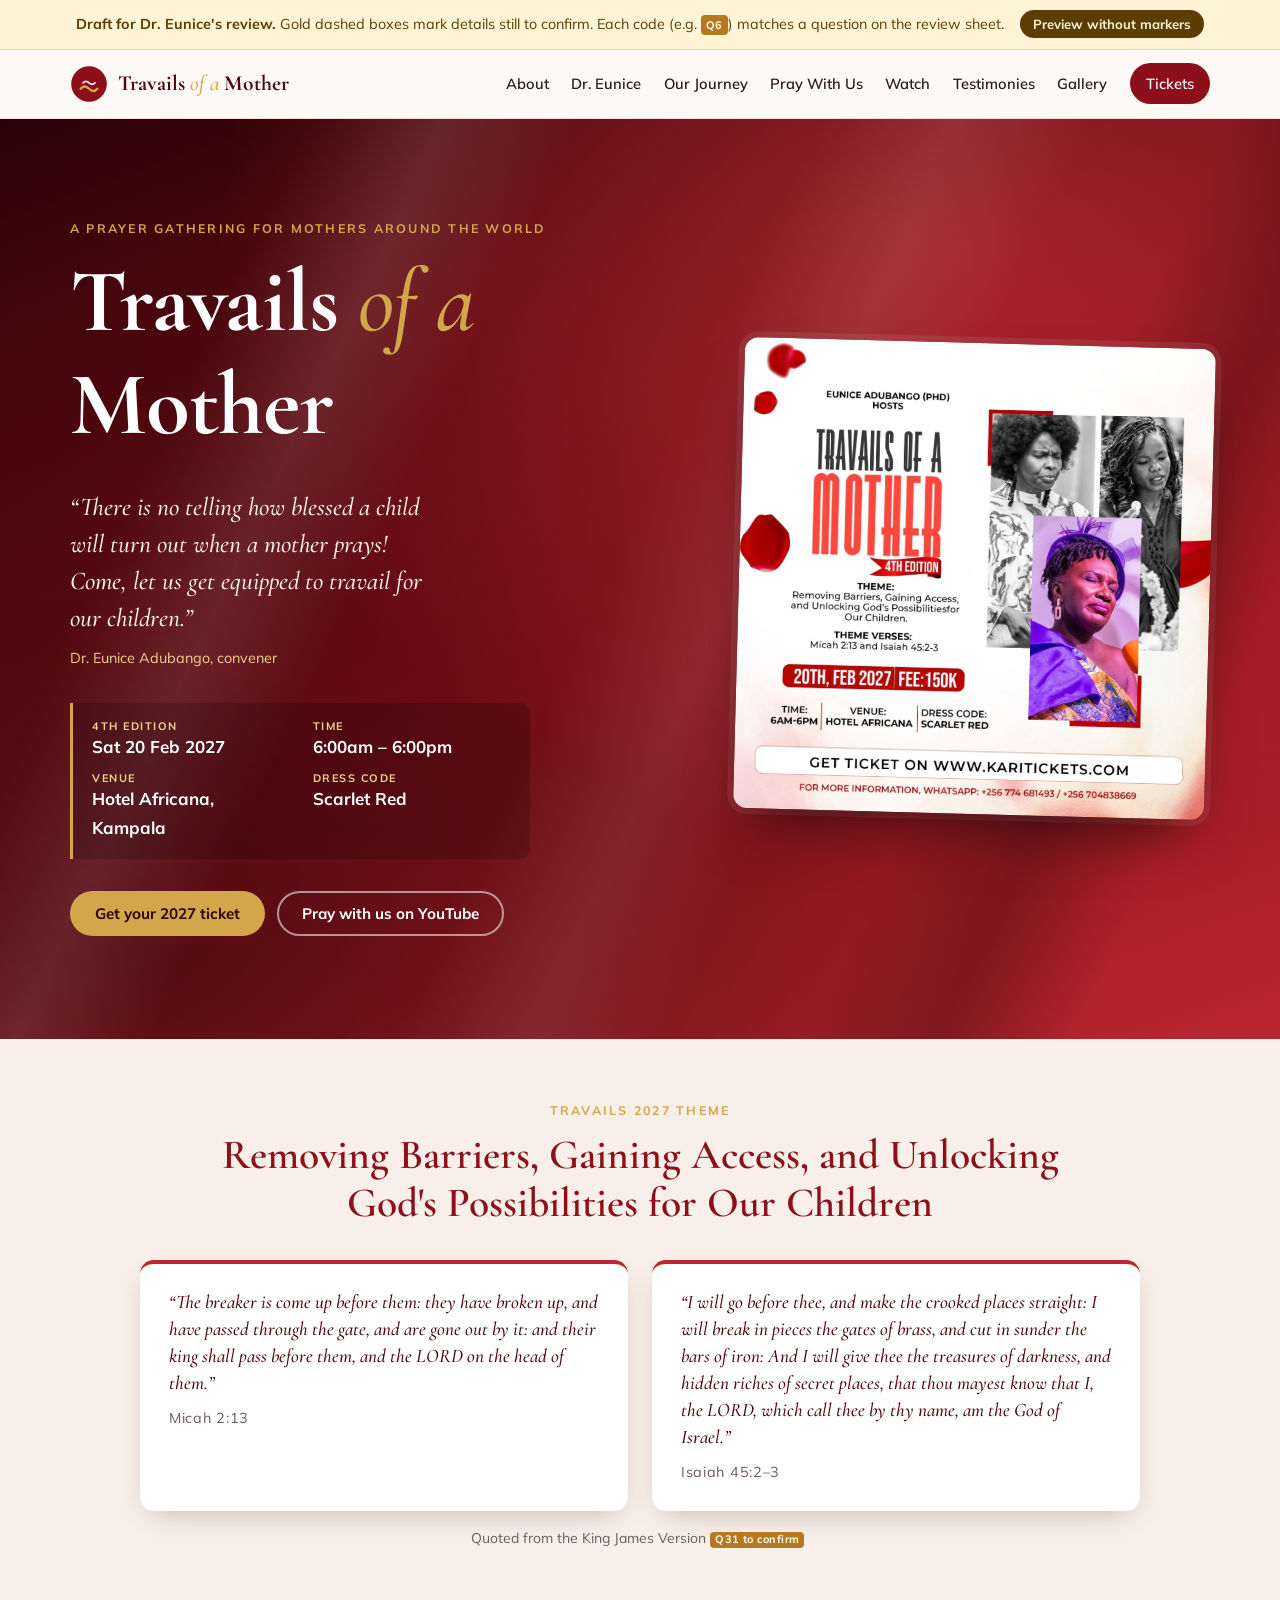
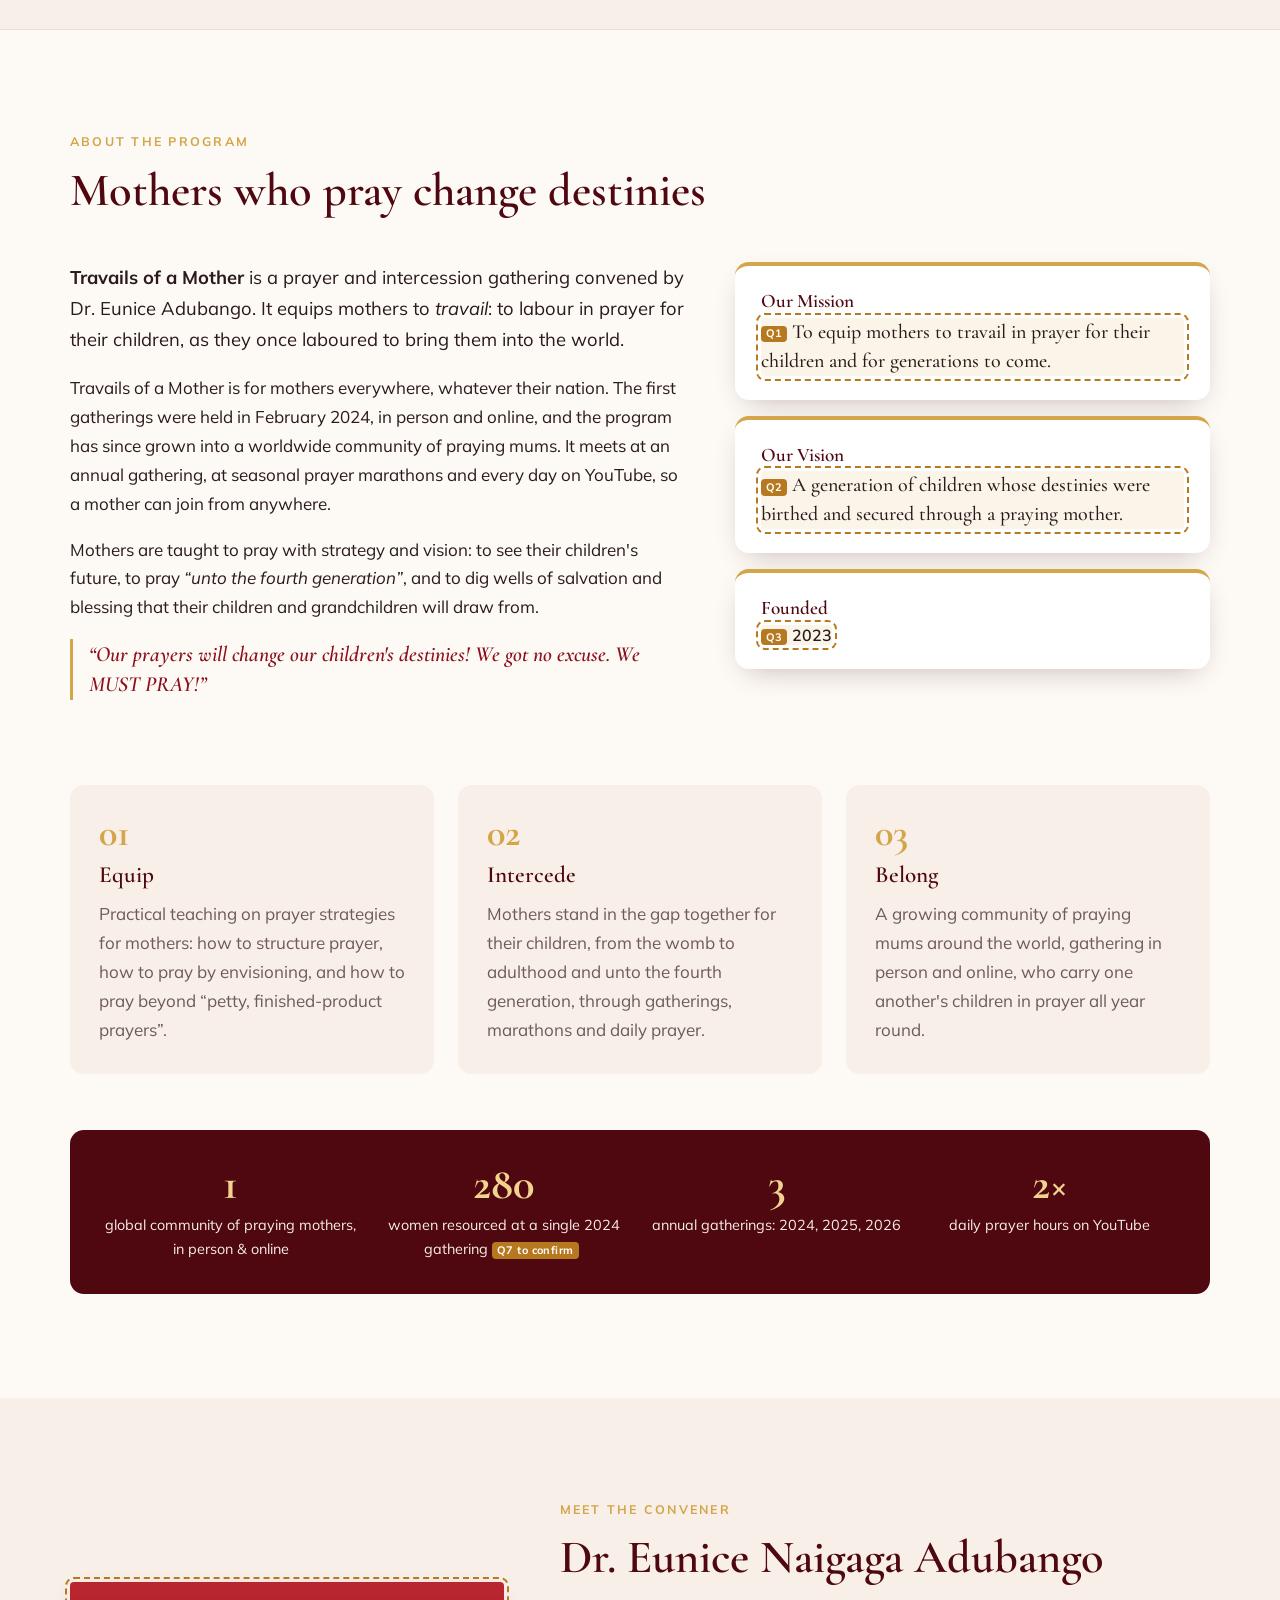
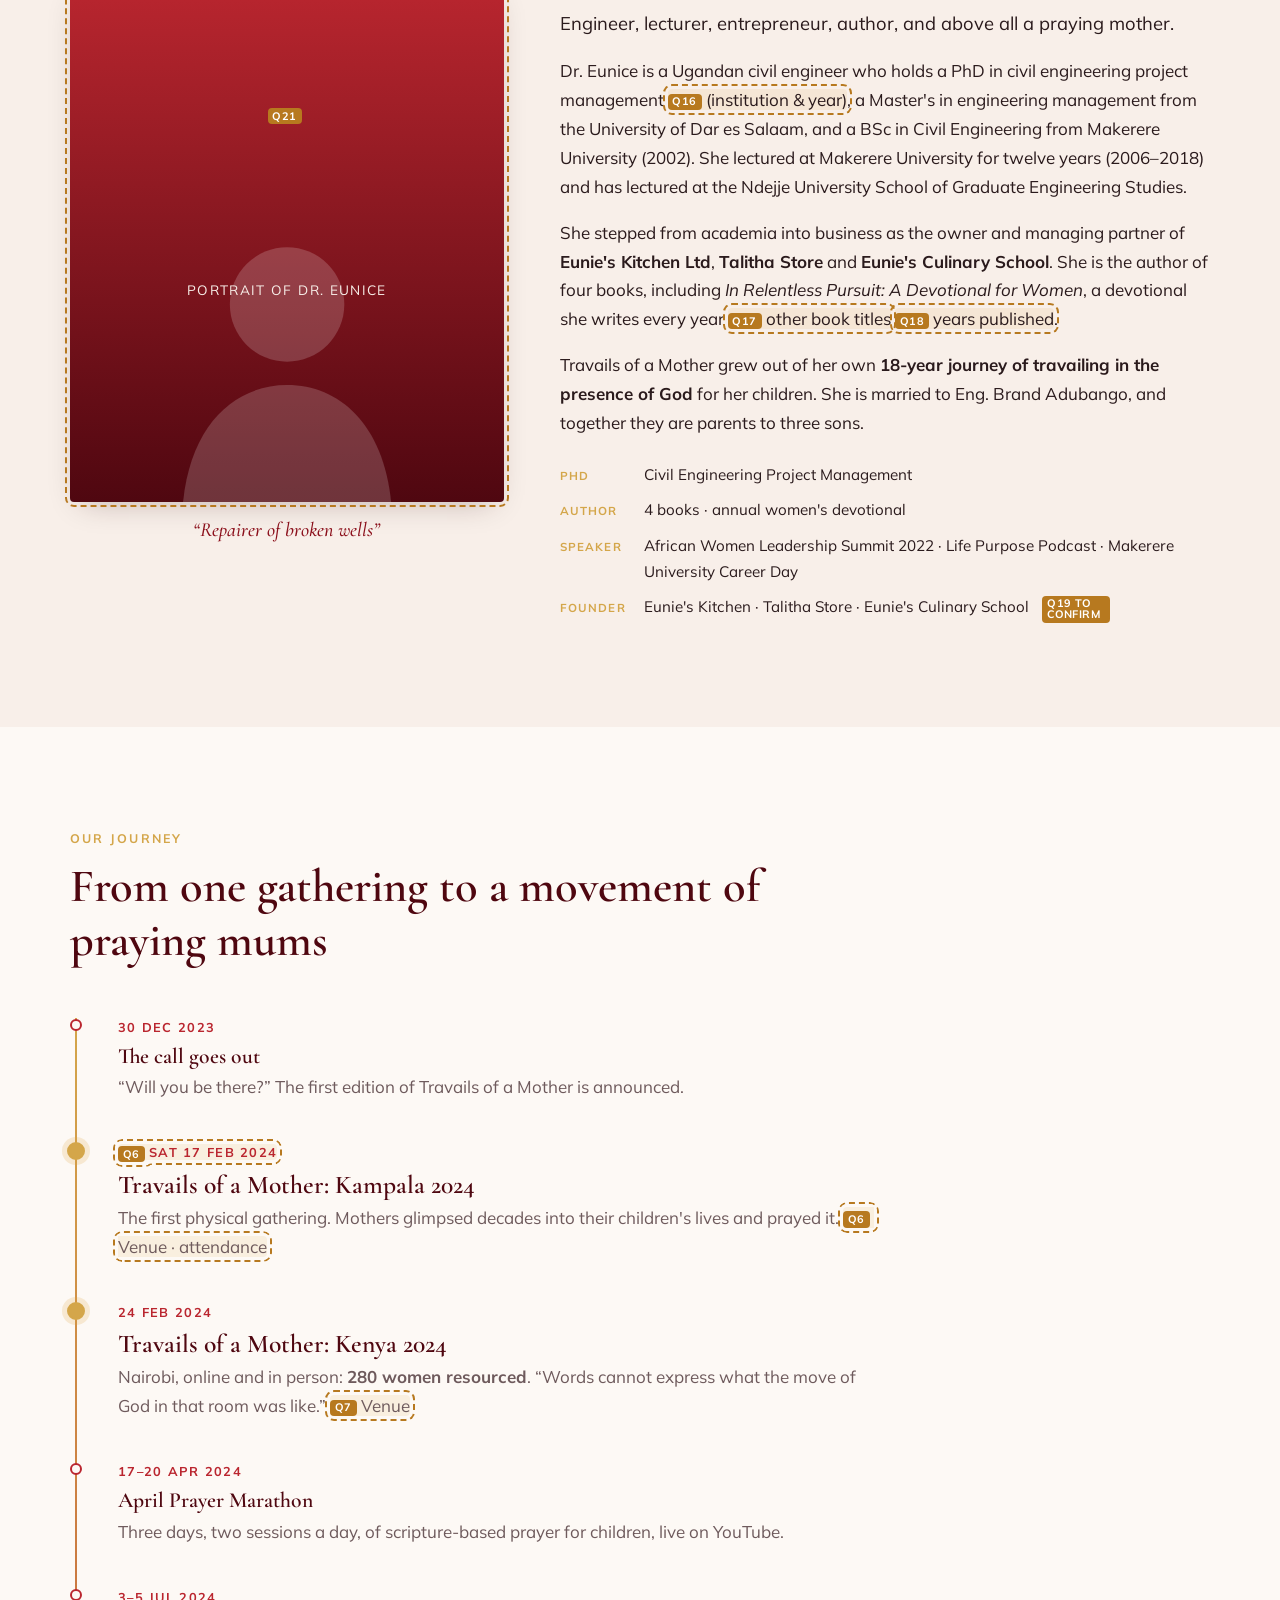
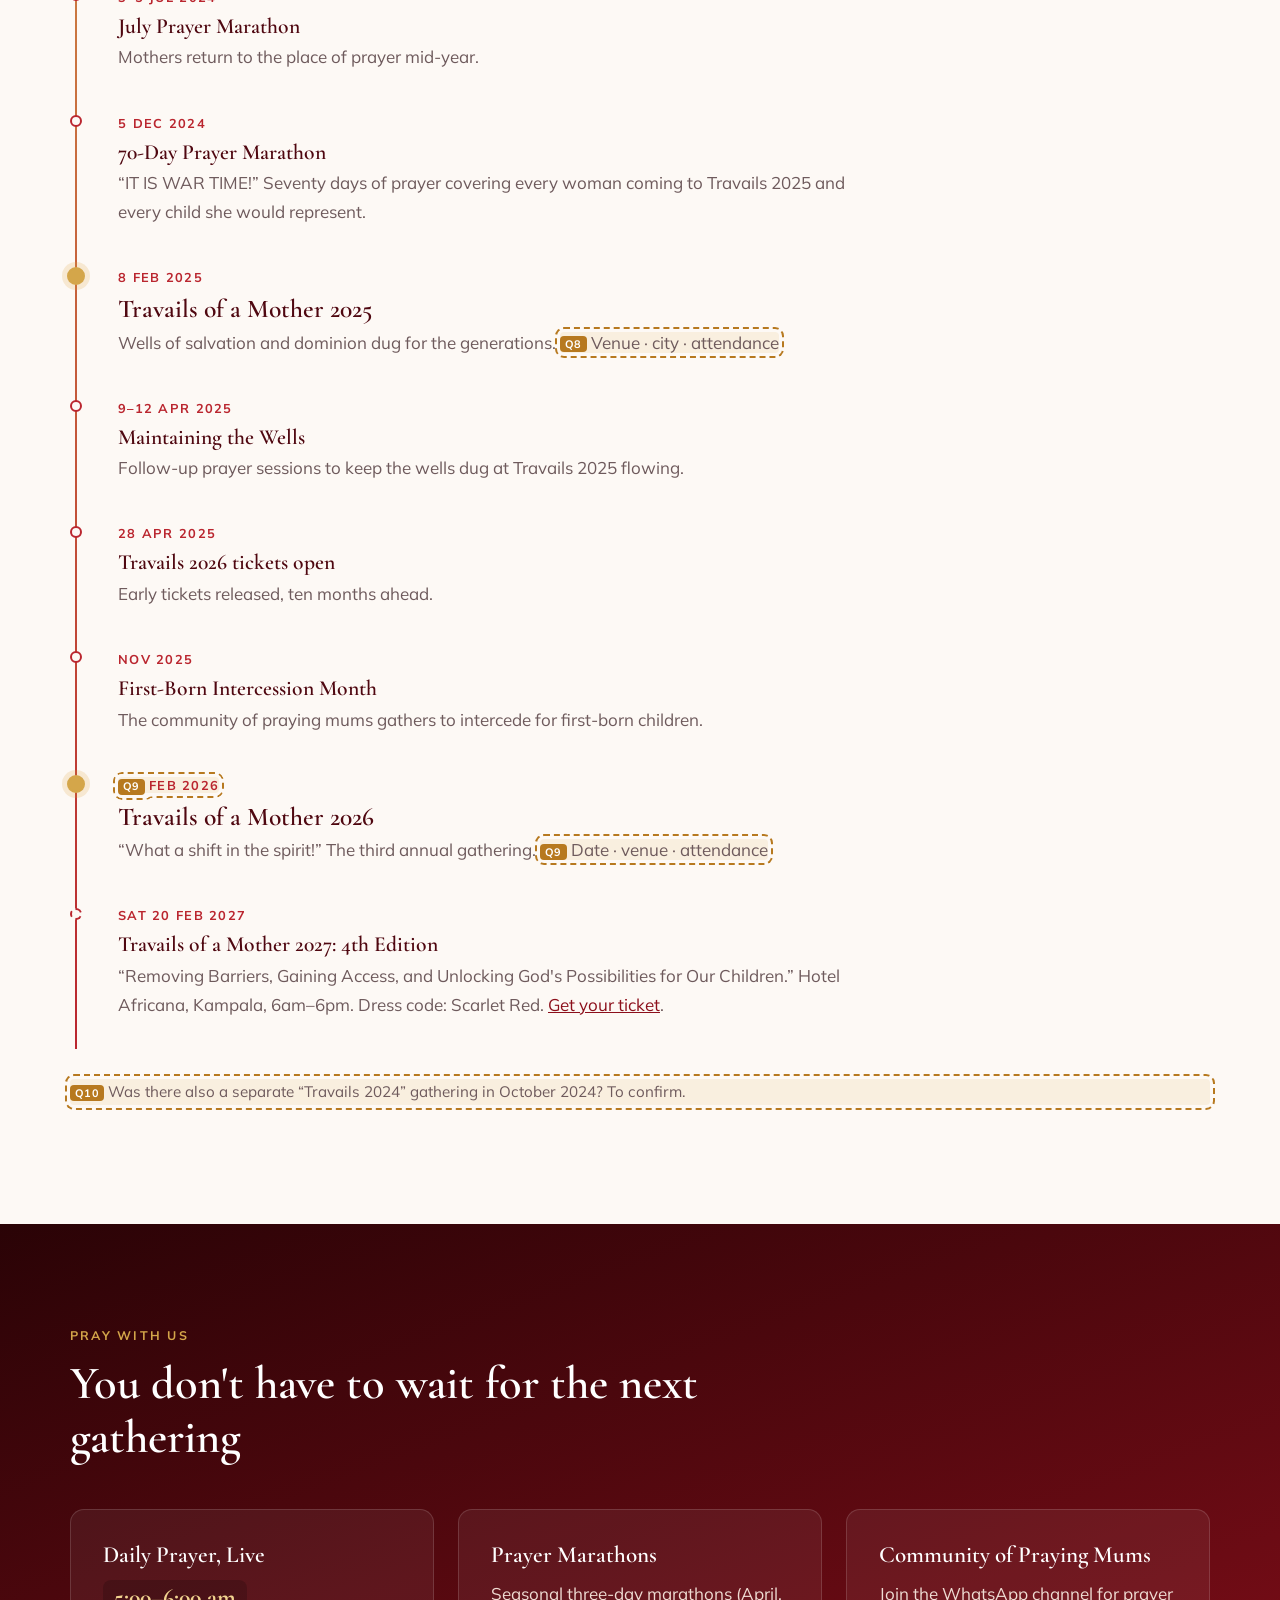
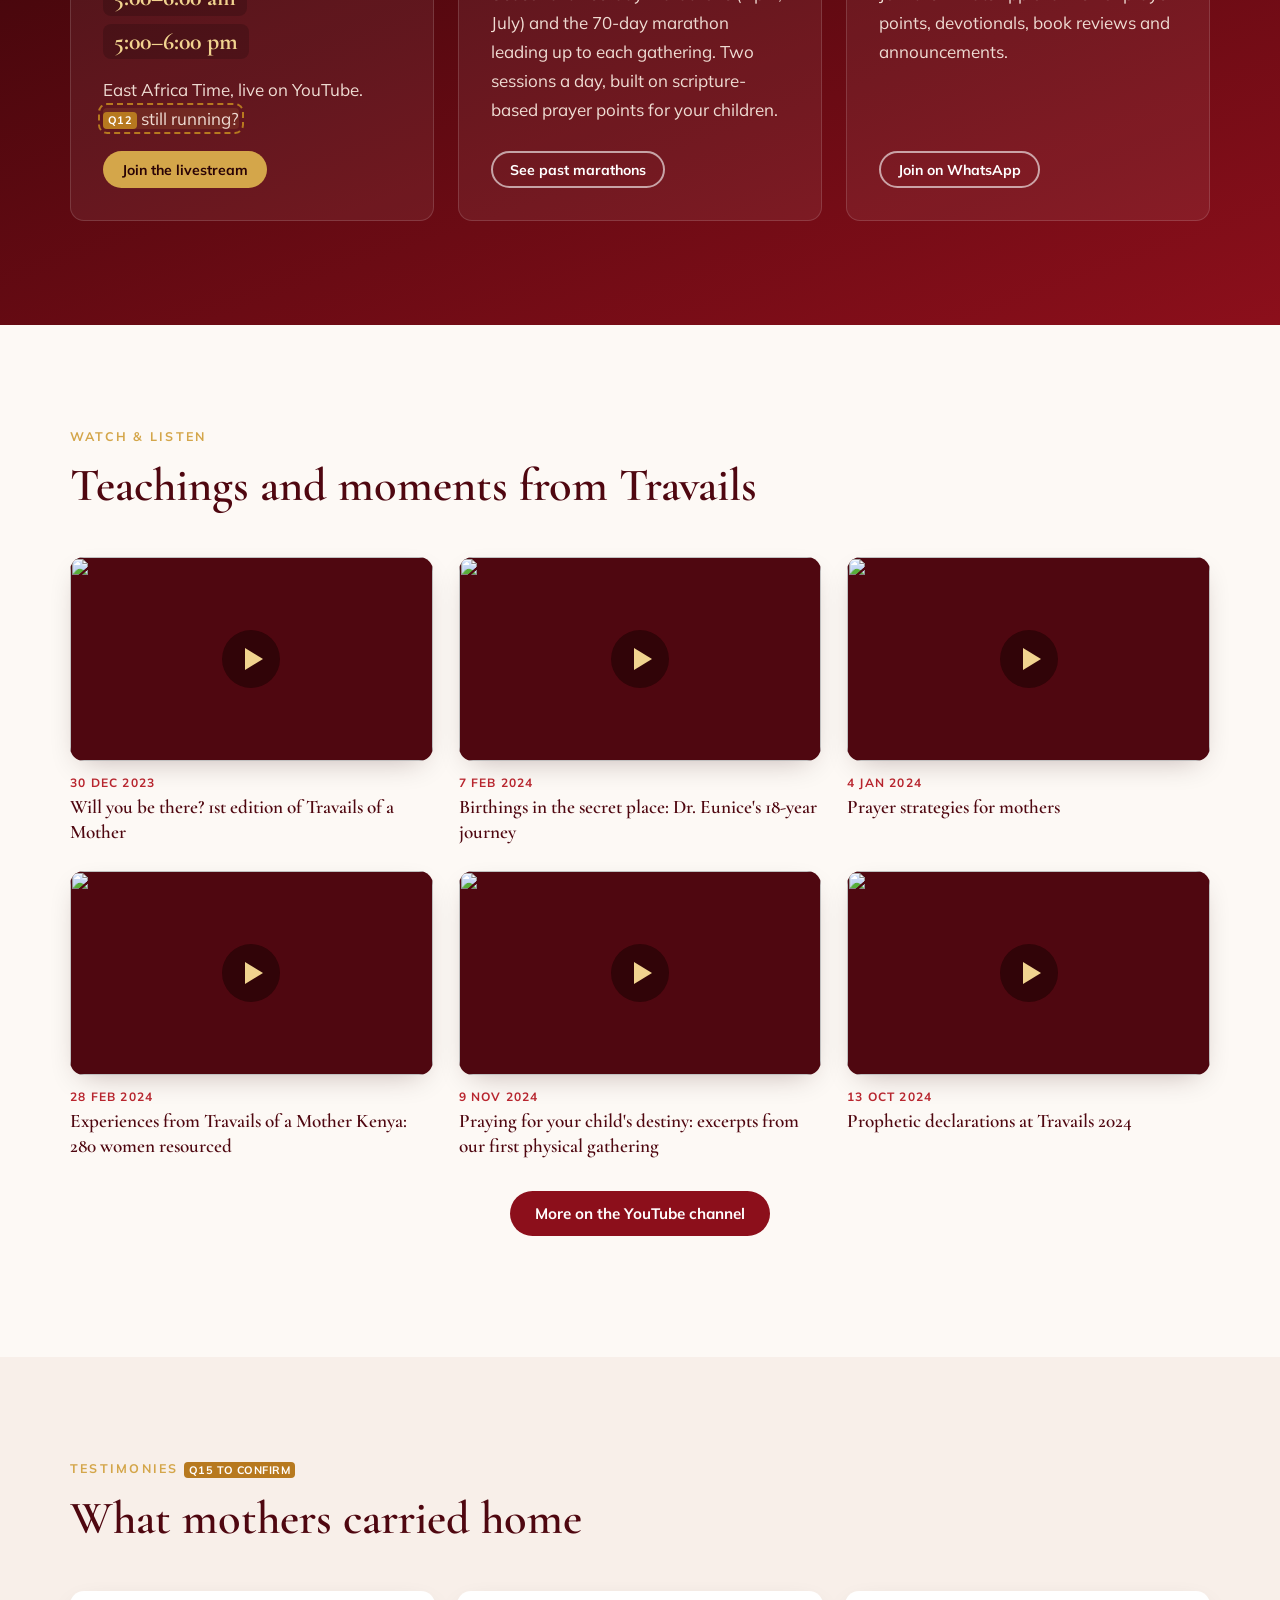
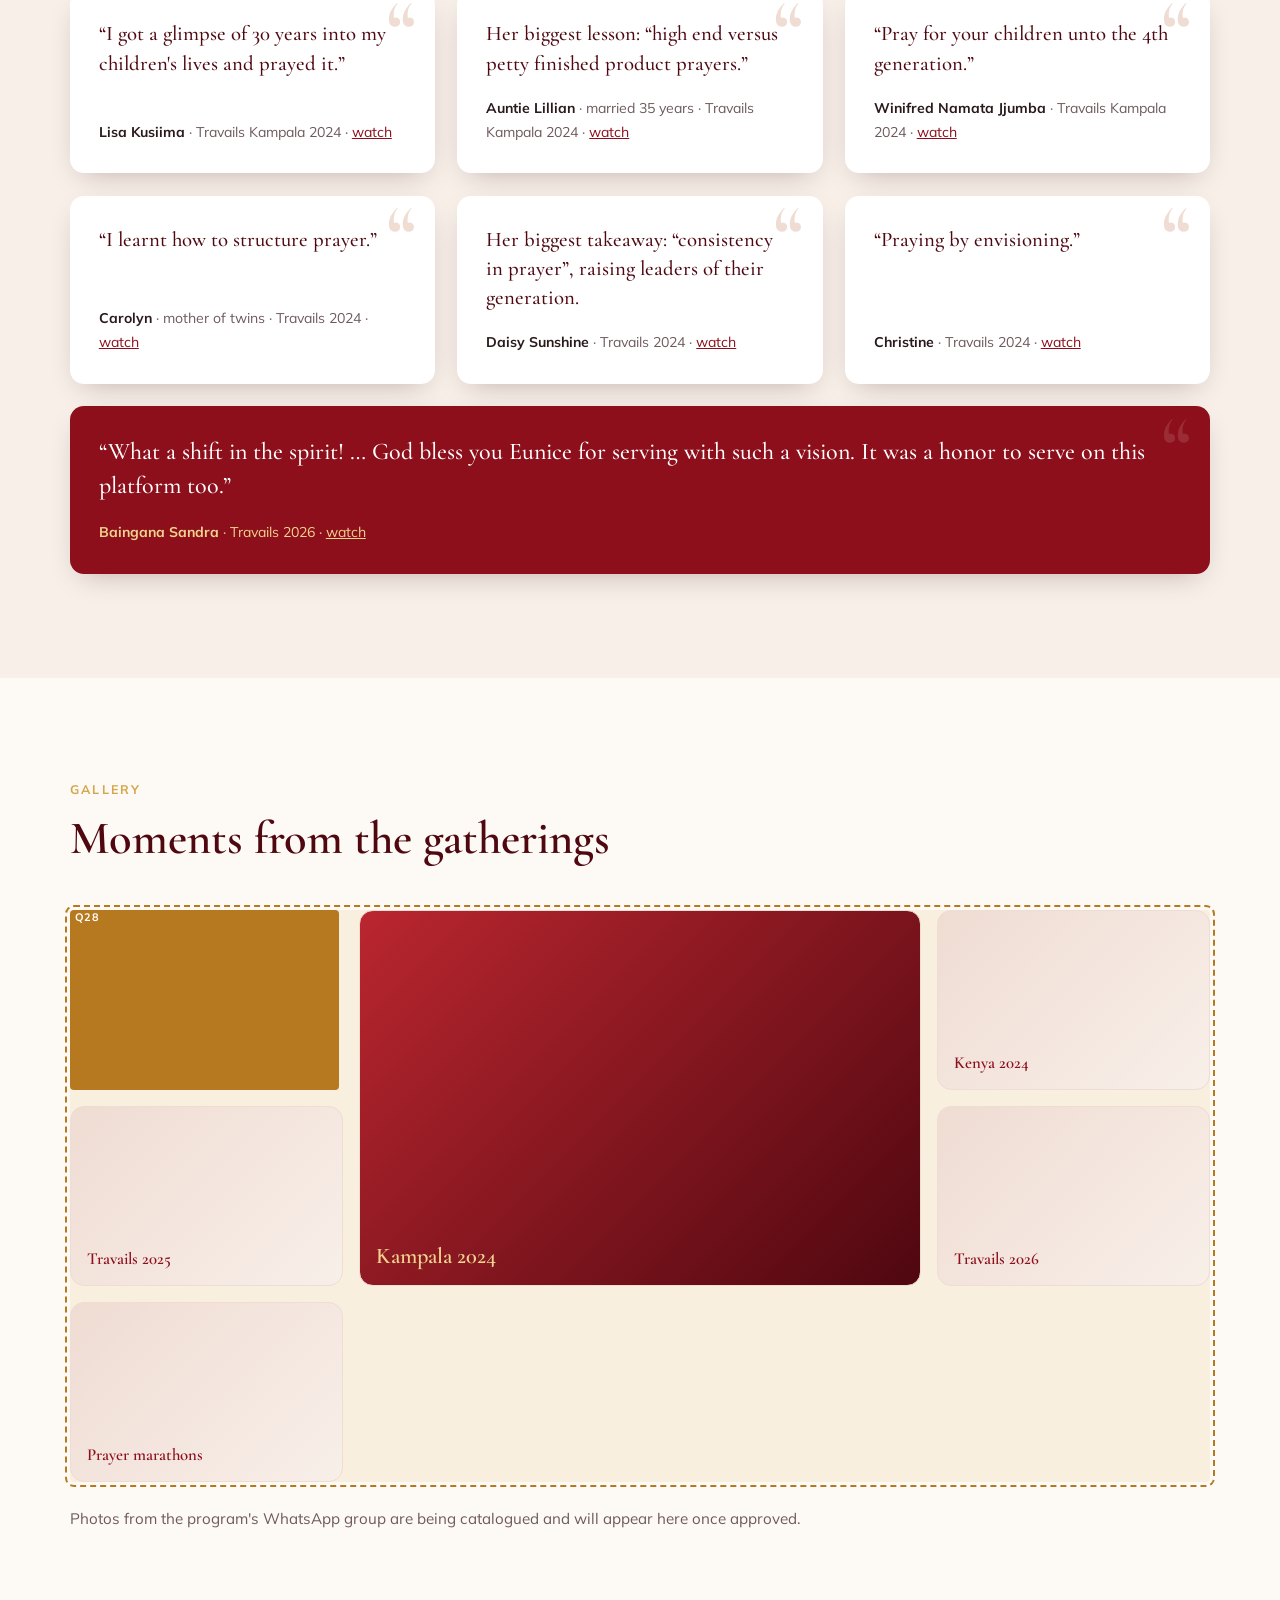
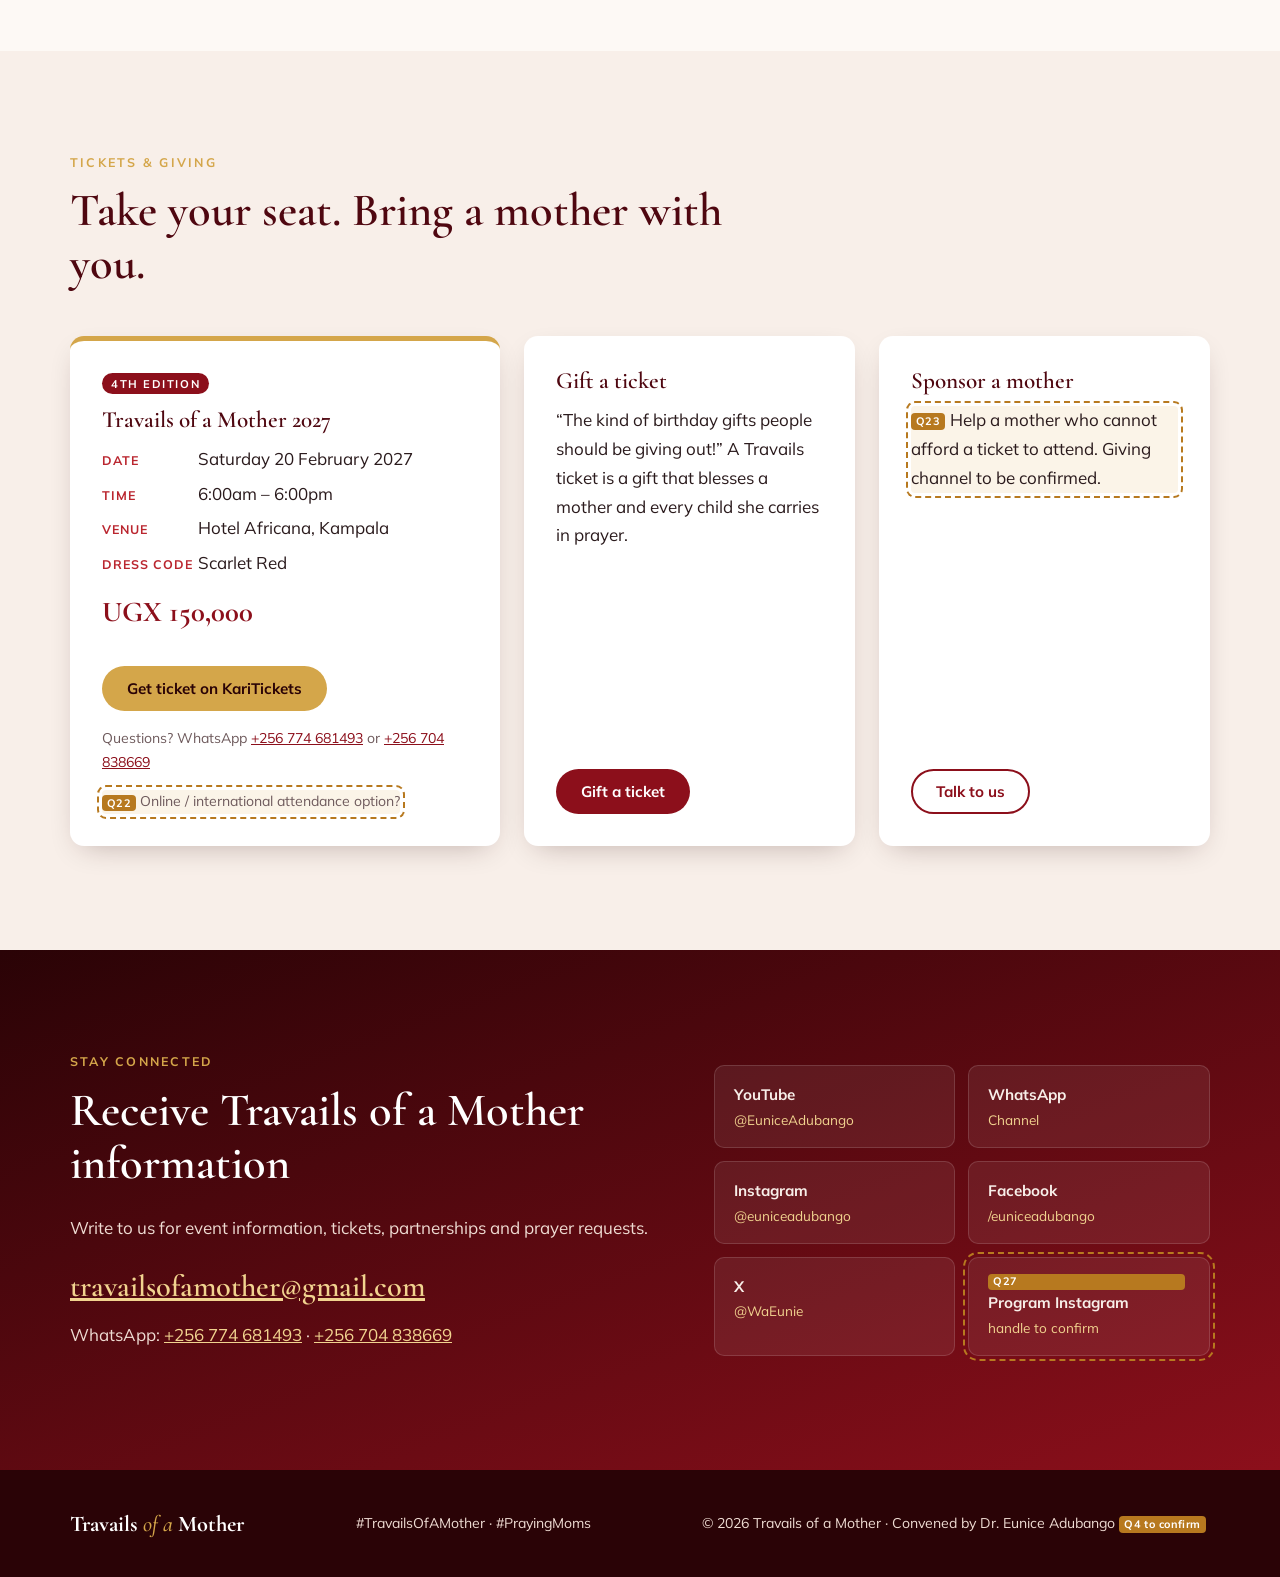
==== index.html @ 26384fe1 "Launch draft website for Travails of a Mother (4th Edition, 2027) One-page site in review mode: 2027" ====
<!doctype html>
<html lang="en">
<head>
  <meta charset="utf-8">
  <meta name="viewport" content="width=device-width, initial-scale=1">
  <title>Travails of a Mother</title>
  <meta name="description" content="Travails of a Mother: a prayer gathering by Dr. Eunice Adubango that equips mothers to travail in prayer for their children and for generations to come.">
  <meta property="og:title" content="Travails of a Mother">
  <meta property="og:description" content="There is no telling how blessed a child will turn out when a mother prays. Come, let us get equipped to travail for our children.">
  <link rel="icon" href="data:image/svg+xml,%3Csvg xmlns='http://www.w3.org/2000/svg' viewBox='0 0 64 64'%3E%3Ccircle cx='32' cy='32' r='30' fill='%238c0f1b'/%3E%3Cpath d='M18 40c4-5 9-5 14 0s10 5 14 0' stroke='%23d9a441' stroke-width='4' fill='none' stroke-linecap='round'/%3E%3Cpath d='M22 30c3-3 7-3 10 0s7 3 10 0' stroke='%23f3e6d3' stroke-width='3' fill='none' stroke-linecap='round'/%3E%3C/svg%3E">
  <link rel="preconnect" href="https://fonts.googleapis.com">
  <link rel="preconnect" href="https://fonts.gstatic.com" crossorigin>
  <link href="https://fonts.googleapis.com/css2?family=Cormorant+Garamond:ital,wght@0,500;0,600;0,700;1,500&family=Mulish:wght@400;600;700&display=swap" rel="stylesheet">
  <link rel="stylesheet" href="assets/styles.css">
</head>
<body class="review-mode">

  <!-- Review banner: remove this block (and the review-mode class) for the final site -->
  <div class="review-banner" role="note">
    <p><strong>Draft for Dr. Eunice's review.</strong> Gold dashed boxes mark details still to confirm. Each code (e.g. <span class="qref">Q6</span>) matches a question on the review sheet.</p>
    <button type="button" class="review-toggle" aria-pressed="false">Preview without markers</button>
  </div>

  <header class="site-header">
    <div class="wrap header-inner">
      <a class="brand" href="#top" aria-label="Travails of a Mother, home">
        <svg class="brand-mark" viewBox="0 0 64 64" aria-hidden="true"><circle cx="32" cy="32" r="30"/><path class="w1" d="M18 40c4-5 9-5 14 0s10 5 14 0"/><path class="w2" d="M22 30c3-3 7-3 10 0s7 3 10 0"/></svg>
        <span class="brand-text">Travails <em>of a</em> Mother</span>
      </a>
      <button class="nav-toggle" type="button" aria-expanded="false" aria-controls="site-nav">
        <span class="sr-only">Menu</span><span class="bar"></span><span class="bar"></span><span class="bar"></span>
      </button>
      <nav id="site-nav" class="site-nav" aria-label="Main">
        <a href="#about">About</a>
        <a href="#dr-eunice">Dr. Eunice</a>
        <a href="#journey">Our Journey</a>
        <a href="#pray">Pray With Us</a>
        <a href="#watch">Watch</a>
        <a href="#testimonies">Testimonies</a>
        <a href="#gallery">Gallery</a>
        <a class="nav-cta" href="#tickets">Tickets</a>
      </nav>
    </div>
  </header>

  <main id="top">

    <!-- HERO -->
    <section class="hero">
      <div class="wrap hero-inner">
        <div class="hero-copy">
          <p class="eyebrow">A prayer gathering for mothers around the world</p>
          <h1>Travails <span>of a</span> Mother</h1>
          <p class="hero-quote">“There is no telling how blessed a child will turn out when a mother prays! Come, let us get equipped to travail for our children.”</p>
          <p class="hero-attrib">Dr. Eunice Adubango, convener</p>
          <dl class="hero-event">
            <div><dt>4th Edition</dt><dd>Sat 20 Feb 2027</dd></div>
            <div><dt>Time</dt><dd>6:00am – 6:00pm</dd></div>
            <div><dt>Venue</dt><dd>Hotel Africana, Kampala</dd></div>
            <div><dt>Dress code</dt><dd>Scarlet Red</dd></div>
          </dl>
          <div class="hero-ctas">
            <a class="btn btn-gold" href="https://karitickets.com/event/Travails_Of_A_Mother_4TH_EDITION" target="_blank" rel="noopener">Get your 2027 ticket</a>
            <a class="btn btn-ghost" href="https://www.youtube.com/@EuniceAdubango" target="_blank" rel="noopener">Pray with us on YouTube</a>
          </div>
        </div>
        <figure class="hero-flyer">
          <a href="https://karitickets.com/event/Travails_Of_A_Mother_4TH_EDITION" target="_blank" rel="noopener" aria-label="Get your Travails of a Mother 2027 ticket on KariTickets">
            <img src="assets/img/travails-2027-flyer.jpg" width="1280" height="1280"
              alt="Travails of a Mother, 4th Edition, hosted by Eunice Adubango (PhD). Theme: Removing Barriers, Gaining Access, and Unlocking God's Possibilities for Our Children. Theme verses: Micah 2:13 and Isaiah 45:2-3. Saturday 20 February 2027, 6am to 6pm, Hotel Africana. Fee 150K. Dress code: Scarlet Red. Get tickets at www.karitickets.com. For more information WhatsApp +256 774 681493 or +256 704 838669.">
          </a>
        </figure>
      </div>
    </section>

    <!-- 2027 THEME -->
    <section class="scripture" id="theme">
      <div class="wrap">
        <p class="eyebrow">Travails 2027 theme</p>
        <h2 class="theme-title">Removing Barriers, Gaining Access, and Unlocking God's Possibilities for Our Children</h2>
        <div class="theme-verses">
          <blockquote>
            <p>“The breaker is come up before them: they have broken up, and have passed through the gate, and are gone out by it: and their king shall pass before them, and the LORD on the head of them.”</p>
            <cite>Micah 2:13</cite>
          </blockquote>
          <blockquote>
            <p>“I will go before thee, and make the crooked places straight: I will break in pieces the gates of brass, and cut in sunder the bars of iron: And I will give thee the treasures of darkness, and hidden riches of secret places, that thou mayest know that I, the LORD, which call thee by thy name, am the God of Israel.”</p>
            <cite>Isaiah 45:2–3</cite>
          </blockquote>
        </div>
        <p class="small muted">Quoted from the King James Version <span class="tbc tbc-inline" data-q="Q31"></span></p>
      </div>
    </section>

    <!-- ABOUT -->
    <section id="about" class="section">
      <div class="wrap">
        <header class="section-head">
          <p class="eyebrow">About the program</p>
          <h2>Mothers who pray change destinies</h2>
        </header>
        <div class="about-grid">
          <div class="about-text">
            <p class="lead"><strong>Travails of a Mother</strong> is a prayer and intercession gathering convened by Dr. Eunice Adubango. It equips mothers to <em>travail</em>: to labour in prayer for their children, as they once laboured to bring them into the world.</p>
            <p>Travails of a Mother is for mothers everywhere, whatever their nation. The first gatherings were held in February 2024, in person and online, and the program has since grown into a worldwide community of praying mums. It meets at an annual gathering, at seasonal prayer marathons and every day on YouTube, so a mother can join from anywhere.</p>
            <p>Mothers are taught to pray with strategy and vision: to see their children's future, to pray <em>“unto the fourth generation”</em>, and to dig wells of salvation and blessing that their children and grandchildren will draw from.</p>
            <p class="quote-inline">“Our prayers will change our children's destinies! We got no excuse. We MUST PRAY!”</p>
          </div>
          <div class="mv-cards">
            <article class="mv-card">
              <h3>Our Mission</h3>
              <p class="tbc" data-q="Q1">To equip mothers to travail in prayer for their children and for generations to come.</p>
            </article>
            <article class="mv-card">
              <h3>Our Vision</h3>
              <p class="tbc" data-q="Q2">A generation of children whose destinies were birthed and secured through a praying mother.</p>
            </article>
            <article class="mv-card mv-small">
              <h3>Founded</h3>
              <p><span class="tbc" data-q="Q3">2023</span></p>
            </article>
          </div>
        </div>

        <div class="pillars">
          <article class="pillar">
            <span class="pillar-num">01</span>
            <h3>Equip</h3>
            <p>Practical teaching on prayer strategies for mothers: how to structure prayer, how to pray by envisioning, and how to pray beyond “petty, finished-product prayers”.</p>
          </article>
          <article class="pillar">
            <span class="pillar-num">02</span>
            <h3>Intercede</h3>
            <p>Mothers stand in the gap together for their children, from the womb to adulthood and unto the fourth generation, through gatherings, marathons and daily prayer.</p>
          </article>
          <article class="pillar">
            <span class="pillar-num">03</span>
            <h3>Belong</h3>
            <p>A growing community of praying mums around the world, gathering in person and online, who carry one another's children in prayer all year round.</p>
          </article>
        </div>

        <dl class="stats">
          <div><dt>1</dt><dd>global community of praying mothers, in person &amp; online</dd></div>
          <div><dt>280</dt><dd>women resourced at a single 2024 gathering <span class="tbc tbc-inline" data-q="Q7"></span></dd></div>
          <div><dt>3</dt><dd>annual gatherings: 2024, 2025, 2026</dd></div>
          <div><dt>2×</dt><dd>daily prayer hours on YouTube</dd></div>
        </dl>
      </div>
    </section>

    <!-- DR EUNICE -->
    <section id="dr-eunice" class="section section-tint">
      <div class="wrap eunice-grid">
        <figure class="portrait">
          <div class="portrait-frame tbc" data-q="Q21">
            <svg viewBox="0 0 200 240" aria-hidden="true"><circle cx="100" cy="88" r="44"/><path d="M20 240c6-60 40-90 80-90s74 30 80 90z"/></svg>
            <span>Portrait of Dr. Eunice</span>
          </div>
          <figcaption>“Repairer of broken wells”</figcaption>
        </figure>
        <div class="eunice-copy">
          <p class="eyebrow">Meet the convener</p>
          <h2>Dr. Eunice Naigaga Adubango</h2>
          <p class="lead">Engineer, lecturer, entrepreneur, author, and above all a praying mother.</p>
          <p>Dr. Eunice is a Ugandan civil engineer who holds a PhD in civil engineering project management <span class="tbc" data-q="Q16">(institution &amp; year)</span>, a Master's in engineering management from the University of Dar es Salaam, and a BSc in Civil Engineering from Makerere University (2002). She lectured at Makerere University for twelve years (2006–2018) and has lectured at the Ndejje University School of Graduate Engineering Studies.</p>
          <p>She stepped from academia into business as the owner and managing partner of <strong>Eunie's Kitchen Ltd</strong>, <strong>Talitha Store</strong> and <strong>Eunie's Culinary School</strong>. She is the author of four books, including <em>In Relentless Pursuit: A Devotional for Women</em>, a devotional she writes every year <span class="tbc" data-q="Q17">other book titles</span> <span class="tbc" data-q="Q18">years published</span>.</p>
          <p>Travails of a Mother grew out of her own <strong>18-year journey of travailing in the presence of God</strong> for her children. She is married to Eng. Brand Adubango, and together they are parents to three sons.</p>
          <ul class="creds">
            <li><span>PhD</span> Civil Engineering Project Management</li>
            <li><span>Author</span> 4 books · annual women's devotional</li>
            <li><span>Speaker</span> African Women Leadership Summit 2022 · Life Purpose Podcast · Makerere University Career Day</li>
            <li><span>Founder</span> Eunie's Kitchen · Talitha Store · Eunie's Culinary School <span class="tbc tbc-inline" data-q="Q19"></span></li>
          </ul>
        </div>
      </div>
    </section>

    <!-- JOURNEY / TIMELINE -->
    <section id="journey" class="section">
      <div class="wrap">
        <header class="section-head">
          <p class="eyebrow">Our journey</p>
          <h2>From one gathering to a movement of praying mums</h2>
        </header>
        <ol class="timeline">
          <li>
            <time>30 Dec 2023</time>
            <h3>The call goes out</h3>
            <p>“Will you be there?” The first edition of Travails of a Mother is announced.</p>
          </li>
          <li class="tl-major">
            <time><span class="tbc" data-q="Q6">Sat 17 Feb 2024</span></time>
            <h3>Travails of a Mother: Kampala 2024</h3>
            <p>The first physical gathering. Mothers glimpsed decades into their children's lives and prayed it. <span class="tbc" data-q="Q6">Venue · attendance</span></p>
          </li>
          <li class="tl-major">
            <time>24 Feb 2024</time>
            <h3>Travails of a Mother: Kenya 2024</h3>
            <p>Nairobi, online and in person: <strong>280 women resourced</strong>. “Words cannot express what the move of God in that room was like.” <span class="tbc" data-q="Q7">Venue</span></p>
          </li>
          <li>
            <time>17–20 Apr 2024</time>
            <h3>April Prayer Marathon</h3>
            <p>Three days, two sessions a day, of scripture-based prayer for children, live on YouTube.</p>
          </li>
          <li>
            <time>3–5 Jul 2024</time>
            <h3>July Prayer Marathon</h3>
            <p>Mothers return to the place of prayer mid-year.</p>
          </li>
          <li>
            <time>5 Dec 2024</time>
            <h3>70-Day Prayer Marathon</h3>
            <p>“IT IS WAR TIME!” Seventy days of prayer covering every woman coming to Travails 2025 and every child she would represent.</p>
          </li>
          <li class="tl-major">
            <time>8 Feb 2025</time>
            <h3>Travails of a Mother 2025</h3>
            <p>Wells of salvation and dominion dug for the generations. <span class="tbc" data-q="Q8">Venue · city · attendance</span></p>
          </li>
          <li>
            <time>9–12 Apr 2025</time>
            <h3>Maintaining the Wells</h3>
            <p>Follow-up prayer sessions to keep the wells dug at Travails 2025 flowing.</p>
          </li>
          <li>
            <time>28 Apr 2025</time>
            <h3>Travails 2026 tickets open</h3>
            <p>Early tickets released, ten months ahead.</p>
          </li>
          <li>
            <time>Nov 2025</time>
            <h3>First-Born Intercession Month</h3>
            <p>The community of praying mums gathers to intercede for first-born children.</p>
          </li>
          <li class="tl-major">
            <time><span class="tbc" data-q="Q9">Feb 2026</span></time>
            <h3>Travails of a Mother 2026</h3>
            <p>“What a shift in the spirit!” The third annual gathering. <span class="tbc" data-q="Q9">Date · venue · attendance</span></p>
          </li>
          <li class="tl-next">
            <time>Sat 20 Feb 2027</time>
            <h3>Travails of a Mother 2027: 4th Edition</h3>
            <p>“Removing Barriers, Gaining Access, and Unlocking God's Possibilities for Our Children.” Hotel Africana, Kampala, 6am–6pm. Dress code: Scarlet Red. <a href="https://karitickets.com/event/Travails_Of_A_Mother_4TH_EDITION" target="_blank" rel="noopener">Get your ticket</a>.</p>
          </li>
        </ol>
        <p class="note tbc" data-q="Q10">Was there also a separate “Travails 2024” gathering in October 2024? To confirm.</p>
      </div>
    </section>

    <!-- PRAY WITH US -->
    <section id="pray" class="section section-theme">
      <div class="wrap">
        <header class="section-head on-dark">
          <p class="eyebrow">Pray with us</p>
          <h2>You don't have to wait for the next gathering</h2>
        </header>
        <div class="pray-grid">
          <article class="pray-card">
            <h3>Daily Prayer, Live</h3>
            <p class="pray-times"><span>5:00–6:00 am</span><span>5:00–6:00 pm</span></p>
            <p>East Africa Time, live on YouTube. <span class="tbc" data-q="Q12">still running?</span></p>
            <a class="btn btn-gold btn-sm" href="https://www.youtube.com/@EuniceAdubango/streams" target="_blank" rel="noopener">Join the livestream</a>
          </article>
          <article class="pray-card">
            <h3>Prayer Marathons</h3>
            <p>Seasonal three-day marathons (April, July) and the 70-day marathon leading up to each gathering. Two sessions a day, built on scripture-based prayer points for your children.</p>
            <a class="btn btn-ghost-light btn-sm" href="#journey">See past marathons</a>
          </article>
          <article class="pray-card">
            <h3>Community of Praying Mums</h3>
            <p>Join the WhatsApp channel for prayer points, devotionals, book reviews and announcements.</p>
            <a class="btn btn-ghost-light btn-sm" href="https://whatsapp.com/channel/0029VaDvAwiKbYMNFTZsGr1M" target="_blank" rel="noopener">Join on WhatsApp</a>
          </article>
        </div>
      </div>
    </section>

    <!-- WATCH -->
    <section id="watch" class="section">
      <div class="wrap">
        <header class="section-head">
          <p class="eyebrow">Watch &amp; listen</p>
          <h2>Teachings and moments from Travails</h2>
        </header>
        <div class="video-grid">
          <a class="video" href="https://www.youtube.com/watch?v=0pEKoxSiDQg" target="_blank" rel="noopener">
            <span class="thumb"><img loading="lazy" src="https://i.ytimg.com/vi/0pEKoxSiDQg/hqdefault.jpg" alt=""><span class="play" aria-hidden="true"></span></span>
            <span class="v-meta">30 Dec 2023</span>
            <span class="v-title">Will you be there? 1st edition of Travails of a Mother</span>
          </a>
          <a class="video" href="https://www.youtube.com/watch?v=YomjeBwwrOQ" target="_blank" rel="noopener">
            <span class="thumb"><img loading="lazy" src="https://i.ytimg.com/vi/YomjeBwwrOQ/hqdefault.jpg" alt=""><span class="play" aria-hidden="true"></span></span>
            <span class="v-meta">7 Feb 2024</span>
            <span class="v-title">Birthings in the secret place: Dr. Eunice's 18-year journey</span>
          </a>
          <a class="video" href="https://www.youtube.com/watch?v=kev2H0ZQZK0" target="_blank" rel="noopener">
            <span class="thumb"><img loading="lazy" src="https://i.ytimg.com/vi/kev2H0ZQZK0/hqdefault.jpg" alt=""><span class="play" aria-hidden="true"></span></span>
            <span class="v-meta">4 Jan 2024</span>
            <span class="v-title">Prayer strategies for mothers</span>
          </a>
          <a class="video" href="https://www.youtube.com/watch?v=WuzgexPEvfk" target="_blank" rel="noopener">
            <span class="thumb"><img loading="lazy" src="https://i.ytimg.com/vi/WuzgexPEvfk/hqdefault.jpg" alt=""><span class="play" aria-hidden="true"></span></span>
            <span class="v-meta">28 Feb 2024</span>
            <span class="v-title">Experiences from Travails of a Mother Kenya: 280 women resourced</span>
          </a>
          <a class="video" href="https://www.youtube.com/watch?v=2h-F1nRISts" target="_blank" rel="noopener">
            <span class="thumb"><img loading="lazy" src="https://i.ytimg.com/vi/2h-F1nRISts/hqdefault.jpg" alt=""><span class="play" aria-hidden="true"></span></span>
            <span class="v-meta">9 Nov 2024</span>
            <span class="v-title">Praying for your child's destiny: excerpts from our first physical gathering</span>
          </a>
          <a class="video" href="https://www.youtube.com/watch?v=pGq-kftNnZM" target="_blank" rel="noopener">
            <span class="thumb"><img loading="lazy" src="https://i.ytimg.com/vi/pGq-kftNnZM/hqdefault.jpg" alt=""><span class="play" aria-hidden="true"></span></span>
            <span class="v-meta">13 Oct 2024</span>
            <span class="v-title">Prophetic declarations at Travails 2024</span>
          </a>
        </div>
        <p class="center"><a class="btn btn-theme" href="https://www.youtube.com/@EuniceAdubango" target="_blank" rel="noopener">More on the YouTube channel</a></p>
      </div>
    </section>

    <!-- TESTIMONIES -->
    <section id="testimonies" class="section section-tint">
      <div class="wrap">
        <header class="section-head">
          <p class="eyebrow">Testimonies <span class="tbc tbc-inline" data-q="Q15"></span></p>
          <h2>What mothers carried home</h2>
        </header>
        <div class="testimony-grid">
          <figure class="testimony">
            <blockquote>“I got a glimpse of 30 years into my children's lives and prayed it.”</blockquote>
            <figcaption><strong>Lisa Kusiima</strong> · Travails Kampala 2024 · <a href="https://www.youtube.com/watch?v=HapGW2NVHVQ" target="_blank" rel="noopener">watch</a></figcaption>
          </figure>
          <figure class="testimony">
            <blockquote>Her biggest lesson: “high end versus petty finished product prayers.”</blockquote>
            <figcaption><strong>Auntie Lillian</strong> · married 35 years · Travails Kampala 2024 · <a href="https://www.youtube.com/watch?v=3se3fN8GQf4" target="_blank" rel="noopener">watch</a></figcaption>
          </figure>
          <figure class="testimony">
            <blockquote>“Pray for your children unto the 4th generation.”</blockquote>
            <figcaption><strong>Winifred Namata Jjumba</strong> · Travails Kampala 2024 · <a href="https://www.youtube.com/watch?v=kY64ucq6HI4" target="_blank" rel="noopener">watch</a></figcaption>
          </figure>
          <figure class="testimony">
            <blockquote>“I learnt how to structure prayer.”</blockquote>
            <figcaption><strong>Carolyn</strong> · mother of twins · Travails 2024 · <a href="https://www.youtube.com/watch?v=2eTHcEljR8M" target="_blank" rel="noopener">watch</a></figcaption>
          </figure>
          <figure class="testimony">
            <blockquote>Her biggest takeaway: “consistency in prayer”, raising leaders of their generation.</blockquote>
            <figcaption><strong>Daisy Sunshine</strong> · Travails 2024 · <a href="https://www.youtube.com/watch?v=4uCH-rj5PhI" target="_blank" rel="noopener">watch</a></figcaption>
          </figure>
          <figure class="testimony">
            <blockquote>“Praying by envisioning.”</blockquote>
            <figcaption><strong>Christine</strong> · Travails 2024 · <a href="https://www.youtube.com/watch?v=yQnyRcsvQ-A" target="_blank" rel="noopener">watch</a></figcaption>
          </figure>
          <figure class="testimony testimony-wide">
            <blockquote>“What a shift in the spirit! … God bless you Eunice for serving with such a vision. It was a honor to serve on this platform too.”</blockquote>
            <figcaption><strong>Baingana Sandra</strong> · Travails 2026 · <a href="https://www.youtube.com/watch?v=z6zpBX1wOH4" target="_blank" rel="noopener">watch</a></figcaption>
          </figure>
        </div>
      </div>
    </section>

    <!-- GALLERY -->
    <section id="gallery" class="section">
      <div class="wrap">
        <header class="section-head">
          <p class="eyebrow">Gallery</p>
          <h2>Moments from the gatherings</h2>
        </header>
        <div class="gallery tbc" data-q="Q28">
          <div class="g-tile g-big"><span>Kampala 2024</span></div>
          <div class="g-tile"><span>Kenya 2024</span></div>
          <div class="g-tile"><span>Travails 2025</span></div>
          <div class="g-tile"><span>Travails 2026</span></div>
          <div class="g-tile"><span>Prayer marathons</span></div>
        </div>
        <p class="note">Photos from the program's WhatsApp group are being catalogued and will appear here once approved.</p>
      </div>
    </section>

    <!-- TICKETS & GIVING -->
    <section id="tickets" class="section section-tint">
      <div class="wrap">
        <header class="section-head">
          <p class="eyebrow">Tickets &amp; giving</p>
          <h2>Take your seat. Bring a mother with you.</h2>
        </header>
        <div class="ticket-grid">
          <article class="ticket-card">
            <p class="ticket-badge">4th Edition</p>
            <h3>Travails of a Mother 2027</h3>
            <ul class="ticket-facts">
              <li><b>Date</b> Saturday 20 February 2027</li>
              <li><b>Time</b> 6:00am – 6:00pm</li>
              <li><b>Venue</b> Hotel Africana, Kampala</li>
              <li><b>Dress code</b> Scarlet Red</li>
            </ul>
            <p class="price">UGX 150,000</p>
            <a class="btn btn-gold" href="https://karitickets.com/event/Travails_Of_A_Mother_4TH_EDITION" target="_blank" rel="noopener">Get ticket on KariTickets</a>
            <p class="small">Questions? WhatsApp <a href="https://wa.me/256774681493" target="_blank" rel="noopener">+256 774 681493</a> or <a href="https://wa.me/256704838669" target="_blank" rel="noopener">+256 704 838669</a></p>
            <p class="small tbc" data-q="Q22">Online / international attendance option?</p>
          </article>
          <article class="ticket-card">
            <h3>Gift a ticket</h3>
            <p>“The kind of birthday gifts people should be giving out!” A Travails ticket is a gift that blesses a mother and every child she carries in prayer.</p>
            <a class="btn btn-theme" href="mailto:travailsofamother@gmail.com?subject=Gift%20a%20Travails%20ticket">Gift a ticket</a>
          </article>
          <article class="ticket-card">
            <h3>Sponsor a mother</h3>
            <p class="tbc" data-q="Q23">Help a mother who cannot afford a ticket to attend. Giving channel to be confirmed.</p>
            <a class="btn btn-ghost" href="mailto:travailsofamother@gmail.com?subject=Sponsor%20a%20mother">Talk to us</a>
          </article>
        </div>
      </div>
    </section>

    <!-- CONTACT -->
    <section id="contact" class="section section-theme">
      <div class="wrap contact-grid">
        <div>
          <p class="eyebrow">Stay connected</p>
          <h2 class="on-dark-h">Receive Travails of a Mother information</h2>
          <p class="on-dark-p">Write to us for event information, tickets, partnerships and prayer requests.</p>
          <a class="contact-email" href="mailto:travailsofamother@gmail.com">travailsofamother@gmail.com</a>
          <p class="on-dark-p contact-wa">WhatsApp: <a href="https://wa.me/256774681493" target="_blank" rel="noopener">+256 774 681493</a> · <a href="https://wa.me/256704838669" target="_blank" rel="noopener">+256 704 838669</a></p>
        </div>
        <ul class="socials">
          <li><a href="https://www.youtube.com/@EuniceAdubango" target="_blank" rel="noopener"><b>YouTube</b><span>@EuniceAdubango</span></a></li>
          <li><a href="https://whatsapp.com/channel/0029VaDvAwiKbYMNFTZsGr1M" target="_blank" rel="noopener"><b>WhatsApp</b><span>Channel</span></a></li>
          <li><a href="https://www.instagram.com/euniceadubango/" target="_blank" rel="noopener"><b>Instagram</b><span>@euniceadubango</span></a></li>
          <li><a href="https://www.facebook.com/euniceadubango/" target="_blank" rel="noopener"><b>Facebook</b><span>/euniceadubango</span></a></li>
          <li><a href="https://x.com/WaEunie" target="_blank" rel="noopener"><b>X</b><span>@WaEunie</span></a></li>
          <li class="tbc" data-q="Q27"><b>Program Instagram</b><span>handle to confirm</span></li>
        </ul>
      </div>
    </section>

  </main>

  <footer class="site-footer">
    <div class="wrap footer-inner">
      <p class="footer-brand">Travails <em>of a</em> Mother</p>
      <p>#TravailsOfAMother · #PrayingMoms</p>
      <p>© <span id="year">2026</span> Travails of a Mother · Convened by Dr. Eunice Adubango <span class="tbc tbc-inline" data-q="Q4"></span></p>
    </div>
  </footer>

  <script src="assets/main.js"></script>
</body>
</html>
---- assets/styles.css ----
/* Travails of a Mother: site styles */


/* ===== THEME OF THE YEAR =====
   Travails changes its theme colour every year. To switch years, edit only
   the --theme-* values below (darkest to lightest).
   2027: Scarlet Red (sampled from the scarlet satin swatch Dr. Eunice sent). */
:root {
  --theme-name: "Scarlet Red";
  --theme-900: #2a0306;
  --theme-800: #4f0710;
  --theme-700: #8c0f1b;
  --theme-500: #ba262f;
  --theme-300: #ed414b;

  /* Constant brand neutrals and accents */
  --gold-500: #d4a64a;
  --gold-300: #f1d38f;
  --cream-50: #fdf9f5;
  --cream-100: #f8efe9;
  --cream-200: #efdcd3;
  --ink: #2a1a1c;
  --muted: #6e5a5c;
  --tbc: #b7791f;
  --radius: 14px;
  --shadow: 0 10px 30px -12px rgba(42, 3, 6, .3);
  --serif: "Cormorant Garamond", Georgia, "Times New Roman", serif;
  --sans: "Mulish", system-ui, -apple-system, "Segoe UI", sans-serif;
}

*, *::before, *::after { box-sizing: border-box; }
html { scroll-behavior: smooth; scroll-padding-top: 76px; }
body {
  margin: 0;
  background: var(--cream-50);
  color: var(--ink);
  font: 400 17px/1.7 var(--sans);
  -webkit-font-smoothing: antialiased;
}
img { max-width: 100%; display: block; }
a { color: var(--theme-700); }
h1, h2, h3 { font-family: var(--serif); line-height: 1.15; margin: 0 0 .5em; color: var(--theme-800); }
h2 { font-size: clamp(2rem, 4vw, 2.9rem); font-weight: 600; }
h3 { font-size: 1.45rem; font-weight: 600; }
p { margin: 0 0 1em; }
.wrap { width: min(1140px, 100% - 32px); margin-inline: auto; }
.sr-only { position: absolute; width: 1px; height: 1px; overflow: hidden; clip: rect(0 0 0 0); }
.center { text-align: center; margin-top: 2rem; }
.lead { font-size: 1.15rem; }
.small { font-size: .88rem; }
.note { color: var(--muted); font-size: .95rem; margin-top: 1.5rem; }

.eyebrow {
  font: 700 .78rem/1.2 var(--sans);
  letter-spacing: .18em;
  text-transform: uppercase;
  color: var(--gold-500);
  margin-bottom: .9rem;
}

/* Buttons */
.btn {
  display: inline-flex; align-items: center; gap: .4em;
  padding: .85em 1.5em;
  border-radius: 999px;
  font: 700 .95rem/1 var(--sans);
  text-decoration: none;
  border: 2px solid transparent;
  transition: transform .15s ease, background .15s ease, color .15s ease;
}
.btn:hover { transform: translateY(-2px); }
.btn-sm { padding: .7em 1.2em; font-size: .88rem; }
.btn-gold { background: var(--gold-500); color: var(--theme-900); }
.btn-gold:hover { background: var(--gold-300); }
.btn-theme { background: var(--theme-700); color: #fff; }
.btn-theme:hover { background: var(--theme-500); }
.btn-ghost { border-color: currentColor; color: var(--theme-700); }
.btn-ghost-light { border-color: rgba(255,255,255,.6); color: #fff; }
.btn-ghost-light:hover { background: rgba(255,255,255,.1); }

/* Review mode: "to be confirmed" markers */
.review-banner { display: none; }
.review-mode .review-banner, .markers-off .review-banner {
  display: flex; flex-wrap: wrap; gap: .6rem 1rem; align-items: center; justify-content: center;
  padding: .65rem 16px;
  background: #fff4d6; color: #5c3d00;
  font-size: .9rem; text-align: center;
  border-bottom: 1px solid #f0d58a;
}
.review-banner p { margin: 0; }
.review-toggle {
  font: 700 .82rem var(--sans); cursor: pointer;
  background: #5c3d00; color: #fff4d6; border: 0; border-radius: 999px; padding: .45em 1em;
}
.qref, .review-mode .tbc::before {
  font: 700 .68rem/1 var(--sans); letter-spacing: .04em;
  background: var(--tbc); color: #fff; border-radius: 4px; padding: .25em .45em;
}
.review-mode .tbc {
  outline: 2px dashed var(--tbc);
  outline-offset: 3px;
  border-radius: 4px;
  background-color: rgba(217, 164, 65, .12);
}
.review-mode .tbc::before {
  content: attr(data-q);
  display: inline-block;
  margin-right: .4em;
  vertical-align: middle;
  font-style: normal;
}
.review-mode .tbc-inline { outline: 0; background: none; }
.review-mode .tbc-inline::before { content: attr(data-q) " to confirm"; }
.tbc-inline:empty { display: none; }
.review-mode .tbc-inline:empty { display: inline; }

/* Header */
.site-header {
  position: sticky; top: 0; z-index: 50;
  background: rgba(253, 249, 243, .92);
  backdrop-filter: blur(10px);
  border-bottom: 1px solid var(--cream-200);
}
.header-inner { display: flex; align-items: center; justify-content: space-between; height: 68px; }
.brand { display: flex; align-items: center; gap: .6rem; text-decoration: none; }
.brand-mark { width: 38px; height: 38px; }
.brand-mark circle { fill: var(--theme-700); }
.brand-mark path { fill: none; stroke-linecap: round; }
.brand-mark .w1 { stroke: var(--gold-500); stroke-width: 4; }
.brand-mark .w2 { stroke: var(--cream-100); stroke-width: 3; }
.brand-text { font: 700 1.35rem/1 var(--serif); color: var(--theme-800); }
.brand-text em, .footer-brand em, h1 span { font-style: italic; font-weight: 500; color: var(--gold-500); }
.site-nav { display: flex; align-items: center; gap: 1.4rem; }
.site-nav a { text-decoration: none; color: var(--ink); font-weight: 600; font-size: .92rem; }
.site-nav a:hover { color: var(--theme-500); }
.site-nav .nav-cta { background: var(--theme-700); color: #fff; padding: .55em 1.1em; border-radius: 999px; }
.site-nav .nav-cta:hover { color: #fff; background: var(--theme-500); }
.nav-toggle { display: none; background: none; border: 0; cursor: pointer; padding: 8px; }
.nav-toggle .bar { display: block; width: 24px; height: 2px; background: var(--theme-800); margin: 5px 0; transition: transform .2s; }

/* Hero */
.hero {
  /* Satin: soft diagonal folds of light over the theme colour */
  background:
    linear-gradient(115deg, transparent 18%, rgba(255,255,255,.10) 26%, transparent 34%),
    linear-gradient(115deg, transparent 48%, rgba(255,255,255,.08) 56%, transparent 64%),
    linear-gradient(115deg, transparent 72%, rgba(0,0,0,.22) 80%, transparent 88%),
    radial-gradient(ellipse at 75% 15%, rgba(237,65,75,.45), transparent 55%),
    radial-gradient(ellipse at 10% 90%, rgba(0,0,0,.45), transparent 60%),
    linear-gradient(160deg, var(--theme-900), var(--theme-700) 55%, var(--theme-500));
  color: var(--cream-100);
  overflow: hidden;
}
.hero-inner {
  display: grid; grid-template-columns: 1.15fr .85fr; align-items: center; gap: 2rem;
  padding: clamp(3.5rem, 8vw, 6.5rem) 0;
}
.hero h1 {
  color: #fff;
  font-size: clamp(3rem, 8vw, 5.6rem);
  font-weight: 700;
  letter-spacing: -.01em;
  margin-bottom: .35em;
}
.hero-quote { font: italic 500 clamp(1.25rem, 2.4vw, 1.6rem)/1.45 var(--serif); max-width: 34ch; color: var(--cream-100); margin-bottom: .4em; }
.hero-attrib { font-size: .9rem; color: var(--gold-300); margin-bottom: 2rem; }
.hero-ctas { display: flex; flex-wrap: wrap; gap: .8rem; }
.hero .btn-ghost { color: #fff; border-color: rgba(255,255,255,.55); }
.hero .btn-ghost:hover { background: rgba(255,255,255,.08); }

/* Hero flyer + event facts */
.hero-flyer { margin: 0; }
.hero-flyer a { display: block; border-radius: var(--radius); overflow: hidden; box-shadow: 0 30px 60px -20px rgba(0,0,0,.6), 0 0 0 6px rgba(255,255,255,.08); transform: rotate(1.5deg); transition: transform .25s ease; }
.hero-flyer a:hover { transform: rotate(0deg) scale(1.01); }
.hero-flyer img { width: 100%; height: auto; }
.hero-event { display: grid; grid-template-columns: repeat(2, minmax(0, 1fr)); gap: .6rem 1.4rem; margin: 0 0 2rem; padding: 1rem 1.2rem; border-left: 3px solid var(--gold-500); background: rgba(0,0,0,.18); border-radius: 0 10px 10px 0; max-width: 460px; }
.hero-event dt { font: 700 .68rem var(--sans); letter-spacing: .14em; text-transform: uppercase; color: var(--gold-300); }
.hero-event dd { margin: 0; font-weight: 700; color: #fff; }

/* Scripture */
.scripture { background: var(--cream-100); padding: 4rem 0; text-align: center; border-bottom: 1px solid var(--cream-200); }
.scripture blockquote { margin: 0; }
.scripture blockquote p { font: italic 500 clamp(1.3rem, 2.6vw, 1.8rem)/1.4 var(--serif); color: var(--theme-800); margin-bottom: .4rem; }
.theme-title { max-width: 900px; margin: 0 auto 2rem; font-size: clamp(1.7rem, 3.6vw, 2.6rem); color: var(--theme-700); }
.theme-verses { display: grid; grid-template-columns: 1fr 1fr; gap: 1.5rem; text-align: left; max-width: 1000px; margin: 0 auto 1rem; }
.theme-verses blockquote { background: #fff; border-radius: var(--radius); padding: 1.6rem 1.8rem; border-top: 4px solid var(--theme-500); box-shadow: var(--shadow); }
.scripture .theme-verses blockquote p { font-size: 1.2rem; }
.muted { color: var(--muted); }
.scripture cite { font-style: normal; font-size: .9rem; color: var(--muted); letter-spacing: .05em; }

/* Sections */
.section { padding: clamp(4rem, 9vw, 6.5rem) 0; }
.section-tint { background: var(--cream-100); }
.section-theme { background: linear-gradient(160deg, var(--theme-900), var(--theme-700)); color: var(--cream-100); }
.section-head { max-width: 720px; margin-bottom: 2.8rem; }
.section-head.on-dark h2, .on-dark-h { color: #fff; }
.on-dark-p { color: var(--cream-200); }

/* About */
.about-grid { display: grid; grid-template-columns: 1.3fr 1fr; gap: 3rem; align-items: start; }
.quote-inline { font: italic 600 1.35rem/1.4 var(--serif); color: var(--theme-700); border-left: 3px solid var(--gold-500); padding-left: 1rem; }
.mv-cards { display: grid; gap: 1rem; }
.mv-card { background: #fff; border-radius: var(--radius); padding: 1.5rem 1.6rem; box-shadow: var(--shadow); border-top: 4px solid var(--gold-500); }
.mv-card h3 { font-size: 1.2rem; margin-bottom: .3em; }
.mv-card p { font: 500 1.25rem/1.45 var(--serif); margin: 0; }
.mv-small p { font: 600 1rem var(--sans); }
.pillars { display: grid; grid-template-columns: repeat(3, 1fr); gap: 1.5rem; margin-top: 4rem; }
.pillar { padding: 1.8rem; background: var(--cream-100); border-radius: var(--radius); }
.pillar-num { font: 700 2.4rem/1 var(--serif); color: var(--gold-500); display: block; margin-bottom: .6rem; }
.pillar p { margin: 0; color: var(--muted); }
.stats { display: grid; grid-template-columns: repeat(4, 1fr); gap: 1rem; margin: 3.5rem 0 0; padding: 2rem; background: var(--theme-800); border-radius: var(--radius); color: var(--cream-100); }
.stats div { text-align: center; }
.stats dt { font: 700 2.8rem/1 var(--serif); color: var(--gold-300); }
.stats dd { margin: .4rem 0 0; font-size: .9rem; }

/* Dr Eunice */
.eunice-grid { display: grid; grid-template-columns: .8fr 1.2fr; gap: 3.5rem; align-items: center; }
.portrait { margin: 0; }
.portrait-frame {
  aspect-ratio: 5 / 6; border-radius: 200px 200px var(--radius) var(--radius);
  background: linear-gradient(180deg, var(--theme-500), var(--theme-800));
  display: grid; place-items: center; position: relative; overflow: hidden; box-shadow: var(--shadow);
}
.portrait-frame svg { width: 60%; fill: rgba(255,255,255,.18); position: absolute; bottom: 0; }
.portrait-frame span { position: relative; color: var(--cream-100); font-size: .85rem; letter-spacing: .1em; text-transform: uppercase; margin-top: -40%; }
.portrait figcaption { text-align: center; font: italic 500 1.25rem var(--serif); color: var(--theme-700); margin-top: 1rem; }
.creds { list-style: none; padding: 0; margin: 1.5rem 0 0; display: grid; gap: .6rem; }
.creds li { display: flex; gap: .8rem; align-items: baseline; font-size: .95rem; }
.creds li span { flex: 0 0 72px; font: 700 .72rem var(--sans); text-transform: uppercase; letter-spacing: .1em; color: var(--gold-500); }

/* Timeline */
.timeline { list-style: none; margin: 0; padding: 0 0 0 1.6rem; position: relative; max-width: 820px; }
.timeline::before { content: ""; position: absolute; left: 5px; top: 6px; bottom: 6px; width: 2px; background: linear-gradient(var(--gold-500), var(--theme-500)); }
.timeline li { position: relative; padding: 0 0 2.2rem 1.4rem; }
.timeline li::before { content: ""; position: absolute; left: -1.6rem; top: .45rem; width: 12px; height: 12px; border-radius: 50%; background: var(--cream-50); border: 2px solid var(--theme-500); }
.timeline .tl-major::before { width: 18px; height: 18px; left: calc(-1.6rem - 3px); top: .3rem; background: var(--gold-500); border-color: var(--gold-500); box-shadow: 0 0 0 5px rgba(217,164,65,.2); }
.timeline .tl-next::before { border-style: dashed; }
.timeline time { font: 700 .8rem var(--sans); letter-spacing: .1em; text-transform: uppercase; color: var(--theme-500); }
.timeline h3 { margin: .2rem 0 .3rem; font-size: 1.35rem; }
.timeline .tl-major h3 { font-size: 1.6rem; }
.timeline p { margin: 0; color: var(--muted); }

/* Pray */
.pray-grid { display: grid; grid-template-columns: repeat(3, 1fr); gap: 1.5rem; }
.pray-card { background: rgba(255,255,255,.06); border: 1px solid rgba(255,255,255,.14); border-radius: var(--radius); padding: 2rem; display: flex; flex-direction: column; align-items: flex-start; }
.pray-card h3 { color: #fff; }
.pray-card p { color: var(--cream-200); }
.pray-card .btn { margin-top: auto; }
.pray-times { display: flex; flex-wrap: wrap; gap: .5rem; }
.pray-times span { font: 700 1.5rem var(--serif); color: var(--gold-300); background: rgba(0,0,0,.18); border-radius: 8px; padding: .2rem .7rem; }

/* Video */
.video-grid { display: grid; grid-template-columns: repeat(3, 1fr); gap: 1.6rem; }
.video { text-decoration: none; color: var(--ink); display: flex; flex-direction: column; gap: .35rem; }
.thumb { position: relative; aspect-ratio: 16 / 9; border-radius: var(--radius); overflow: hidden; background: var(--theme-800); box-shadow: var(--shadow); }
.thumb img { width: 100%; height: 100%; object-fit: cover; transition: transform .3s ease; }
.video:hover .thumb img { transform: scale(1.04); }
.play { position: absolute; inset: 0; margin: auto; width: 58px; height: 58px; border-radius: 50%; background: rgba(42,3,6,.78); }
.play::after { content: ""; position: absolute; left: 23px; top: 18px; border-left: 18px solid var(--gold-300); border-top: 11px solid transparent; border-bottom: 11px solid transparent; }
.v-meta { font: 700 .75rem var(--sans); text-transform: uppercase; letter-spacing: .1em; color: var(--theme-500); margin-top: .5rem; }
.v-title { font: 600 1.2rem/1.3 var(--serif); color: var(--theme-800); }

/* Testimonies */
.testimony-grid { display: grid; grid-template-columns: repeat(3, 1fr); gap: 1.4rem; }
.testimony { margin: 0; background: #fff; border-radius: var(--radius); padding: 1.8rem; box-shadow: var(--shadow); display: flex; flex-direction: column; position: relative; }
.testimony::before { content: "“"; position: absolute; top: -.1rem; right: 1.2rem; font: 700 5rem/1 var(--serif); color: var(--cream-200); }
.testimony blockquote { margin: 0 0 1.2rem; font: 500 1.3rem/1.4 var(--serif); color: var(--theme-800); position: relative; }
.testimony figcaption { margin-top: auto; font-size: .88rem; color: var(--muted); }
.testimony figcaption strong { color: var(--ink); }
.testimony-wide { grid-column: span 3; background: var(--theme-700); }
.testimony-wide::before { color: rgba(255,255,255,.12); }
.testimony-wide blockquote { color: #fff; font-size: 1.5rem; }
.testimony-wide figcaption, .testimony-wide figcaption strong, .testimony-wide a { color: var(--gold-300); }

/* Gallery */
.gallery { display: grid; grid-template-columns: repeat(4, 1fr); grid-auto-rows: 180px; gap: 1rem; }
.g-tile { border-radius: var(--radius); background: linear-gradient(135deg, var(--cream-200), var(--cream-100)); display: flex; align-items: flex-end; padding: 1rem; border: 1px solid var(--cream-200); }
.g-tile span { font: 600 1.05rem var(--serif); color: var(--theme-700); }
.g-big { grid-column: span 2; grid-row: span 2; background: linear-gradient(135deg, var(--theme-500), var(--theme-800)); }
.g-big span { color: var(--gold-300); font-size: 1.4rem; }

/* Tickets */
.ticket-grid { display: grid; grid-template-columns: 1.3fr 1fr 1fr; gap: 1.5rem; }
.ticket-card { background: #fff; border-radius: var(--radius); padding: 2rem; box-shadow: var(--shadow); display: flex; flex-direction: column; align-items: flex-start; }
.ticket-card:first-child { border-top: 5px solid var(--gold-500); }
.ticket-card .btn { margin-top: auto; }
.ticket-card:first-child .btn { margin-top: .5rem; }
.ticket-card .small { margin: 1rem 0 0; color: var(--muted); }
.price { font: 700 1.8rem var(--serif); color: var(--theme-700); }

.ticket-badge { font: 700 .7rem var(--sans); letter-spacing: .14em; text-transform: uppercase; background: var(--theme-700); color: #fff; padding: .35em .8em; border-radius: 999px; margin-bottom: .8rem; }
.ticket-facts { list-style: none; padding: 0; margin: 0 0 1rem; display: grid; gap: .35rem; }
.ticket-facts b { display: inline-block; min-width: 92px; font-size: .78rem; text-transform: uppercase; letter-spacing: .08em; color: var(--theme-500); }
.ticket-card .btn + .small { margin-top: 1rem; }

/* Contact */
.contact-grid { display: grid; grid-template-columns: 1.2fr 1fr; gap: 3rem; align-items: center; }
.contact-wa a { color: var(--gold-300); }
.contact-email { display: inline-block; font: 600 clamp(1.3rem, 3vw, 1.9rem) var(--serif); color: var(--gold-300); margin: .5rem 0 1rem; word-break: break-all; }
.socials { list-style: none; padding: 0; margin: 0; display: grid; grid-template-columns: 1fr 1fr; gap: .8rem; }
.socials li > a, .socials li.tbc { display: flex; flex-direction: column; padding: 1rem 1.2rem; border-radius: 10px; background: rgba(255,255,255,.07); border: 1px solid rgba(255,255,255,.14); text-decoration: none; color: var(--cream-100); height: 100%; }
.socials li > a:hover { background: rgba(255,255,255,.13); }
.socials b { font-size: .95rem; }
.socials span { font-size: .85rem; color: var(--gold-300); }

/* Footer */
.site-footer { background: var(--theme-900); color: var(--cream-200); padding: 2.5rem 0; font-size: .88rem; }
.footer-inner { display: flex; flex-wrap: wrap; gap: .5rem 2rem; align-items: center; justify-content: space-between; }
.footer-inner p { margin: 0; }
.footer-brand { font: 700 1.4rem var(--serif); color: #fff; }

/* Responsive */
@media (max-width: 960px) {
  .site-nav {
    position: absolute; top: 68px; left: 0; right: 0;
    flex-direction: column; align-items: stretch; gap: 0;
    background: var(--cream-50); border-bottom: 1px solid var(--cream-200);
    padding: .5rem 16px 1rem; display: none;
  }
  .site-nav.open { display: flex; }
  .site-nav a { padding: .8rem 0; border-bottom: 1px solid var(--cream-200); }
  .site-nav .nav-cta { text-align: center; margin-top: .8rem; border: 0; }
  .nav-toggle { display: block; }
  .nav-toggle[aria-expanded="true"] .bar:nth-child(2) { transform: translateY(7px) rotate(45deg); }
  .nav-toggle[aria-expanded="true"] .bar:nth-child(3) { opacity: 0; }
  .nav-toggle[aria-expanded="true"] .bar:nth-child(4) { transform: translateY(-7px) rotate(-45deg); }
  .hero-inner, .about-grid, .eunice-grid, .contact-grid { grid-template-columns: 1fr; }
  .hero-flyer { max-width: 460px; margin: 0 auto; width: 100%; }
  .theme-verses { grid-template-columns: 1fr; }
  .pillars, .pray-grid, .ticket-grid { grid-template-columns: 1fr; }
  .video-grid, .testimony-grid { grid-template-columns: 1fr 1fr; }
  .testimony-wide { grid-column: span 2; }
  .stats { grid-template-columns: 1fr 1fr; }
  .portrait { max-width: 340px; margin-inline: auto; }
}
@media (max-width: 600px) {
  body { font-size: 16px; }
  .video-grid, .testimony-grid, .socials { grid-template-columns: 1fr; }
  .testimony-wide { grid-column: auto; }
  .gallery { grid-template-columns: 1fr 1fr; grid-auto-rows: 130px; }
  .creds li { flex-direction: column; gap: 0; }
}
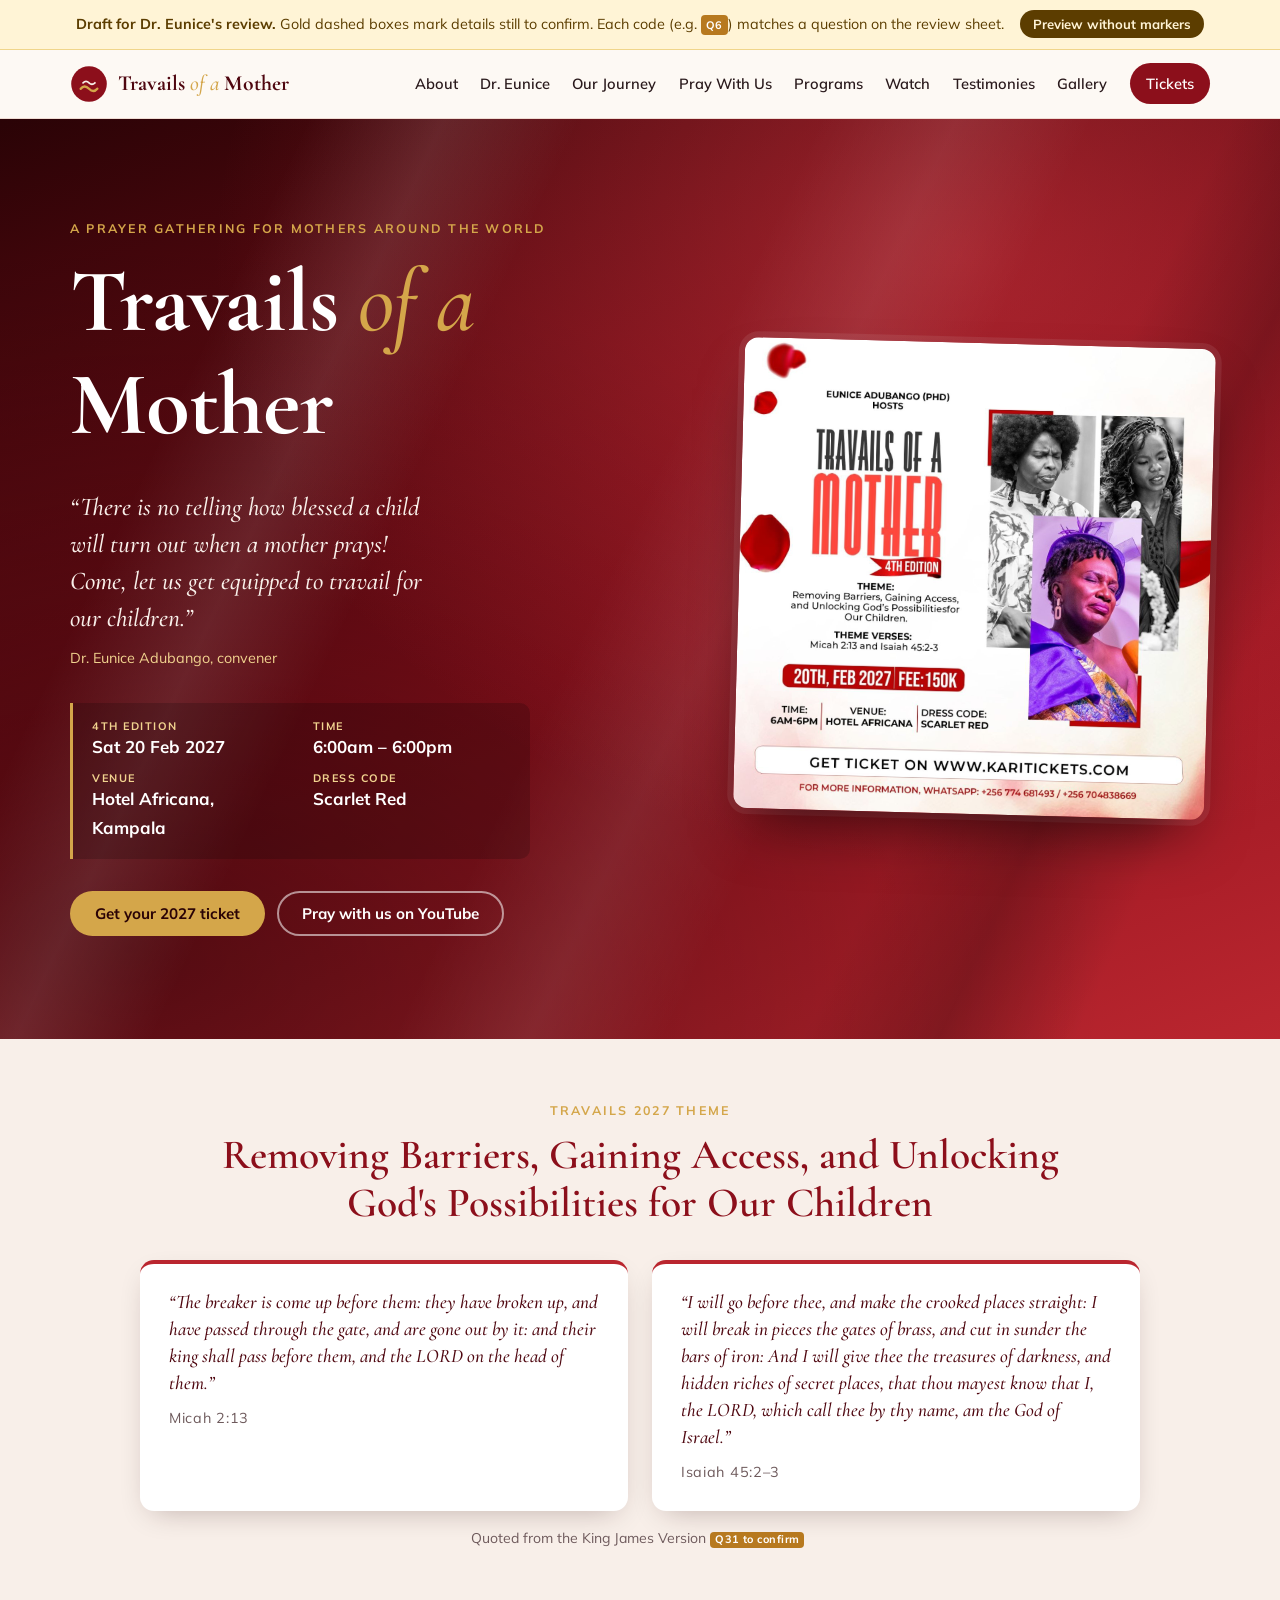
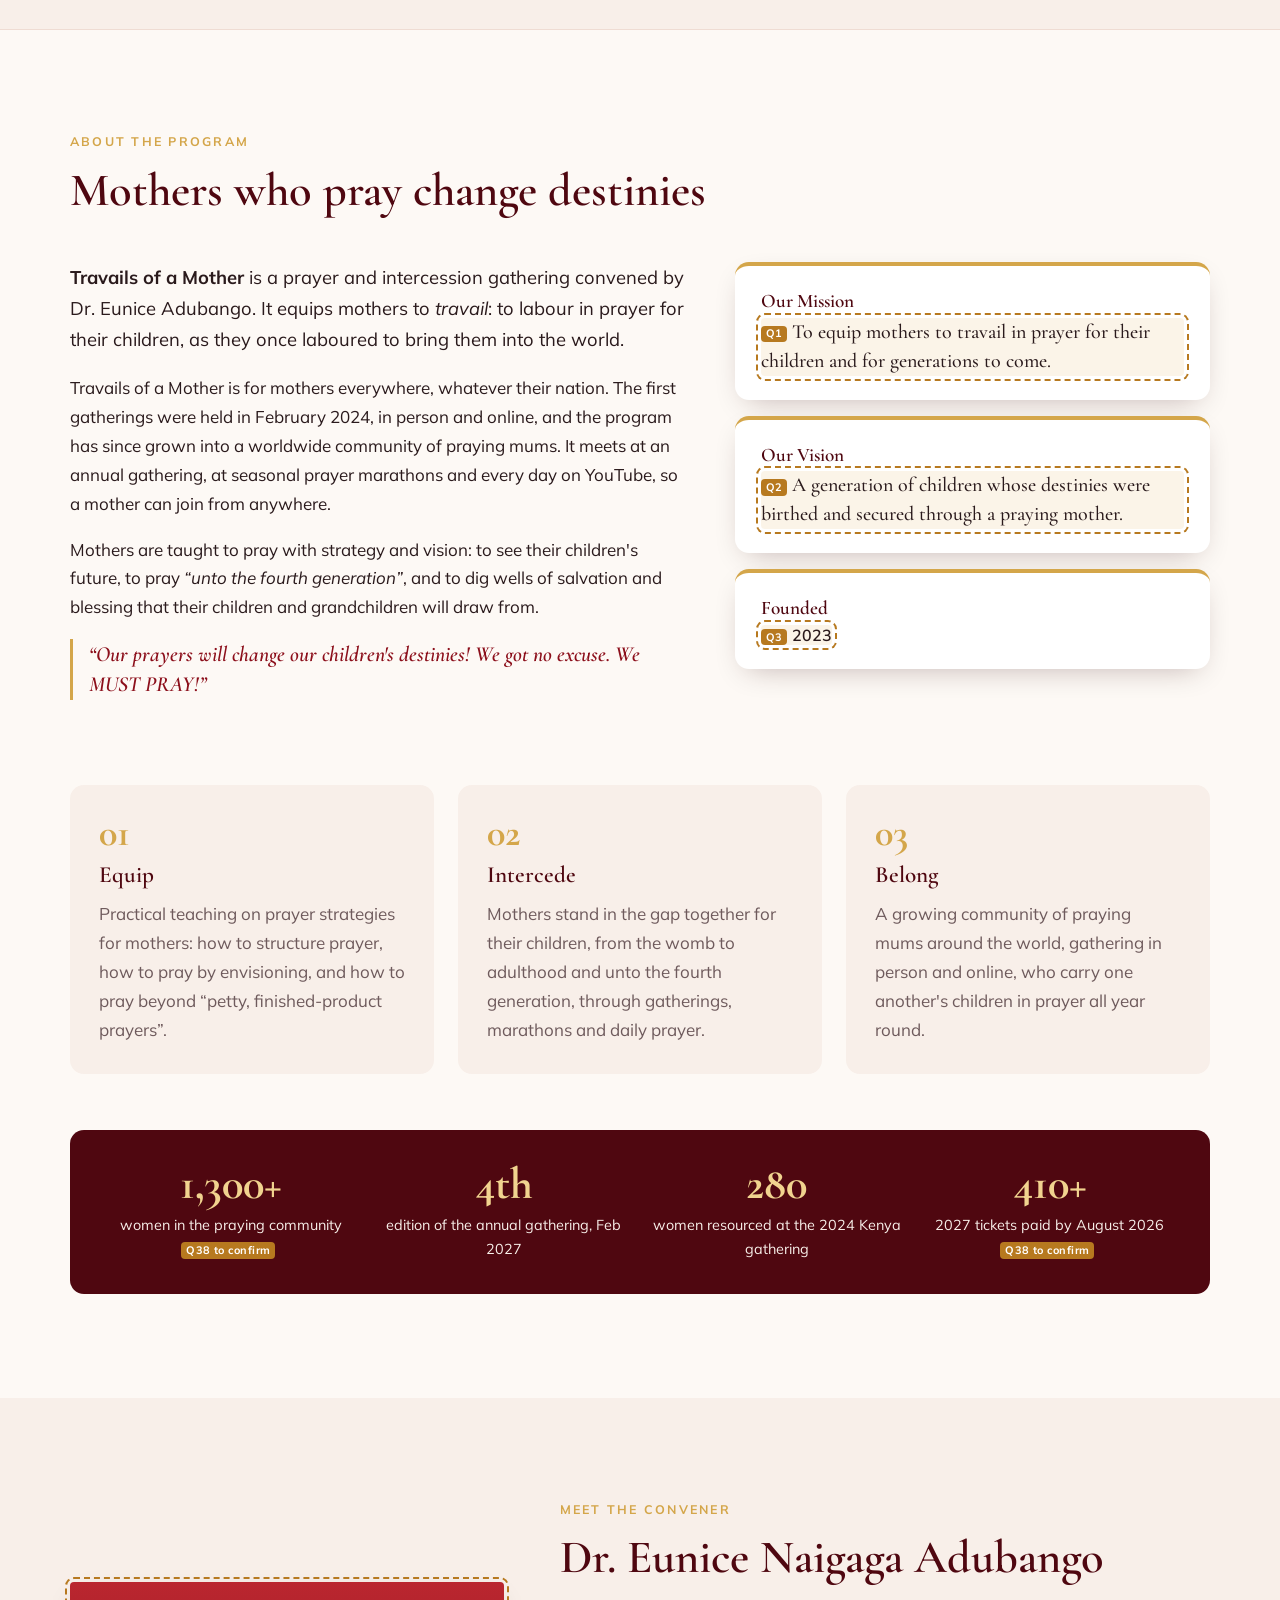
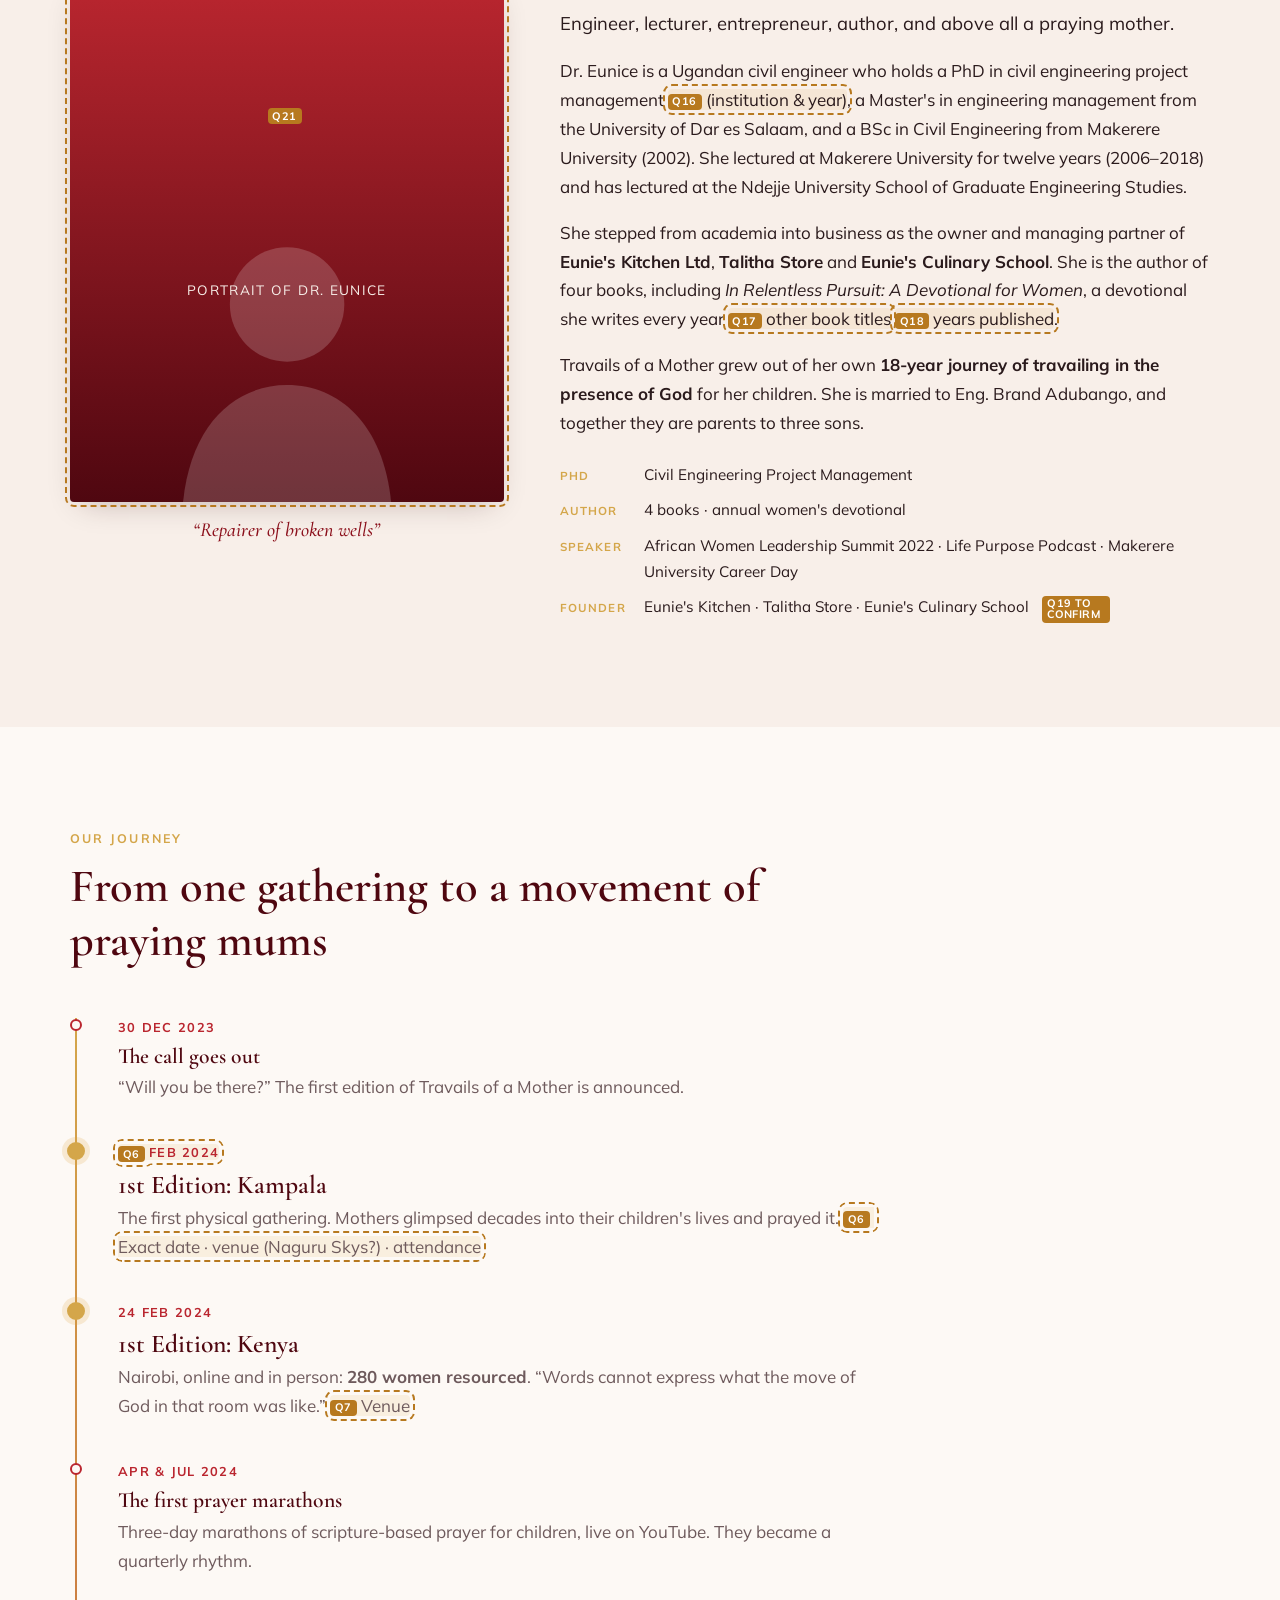
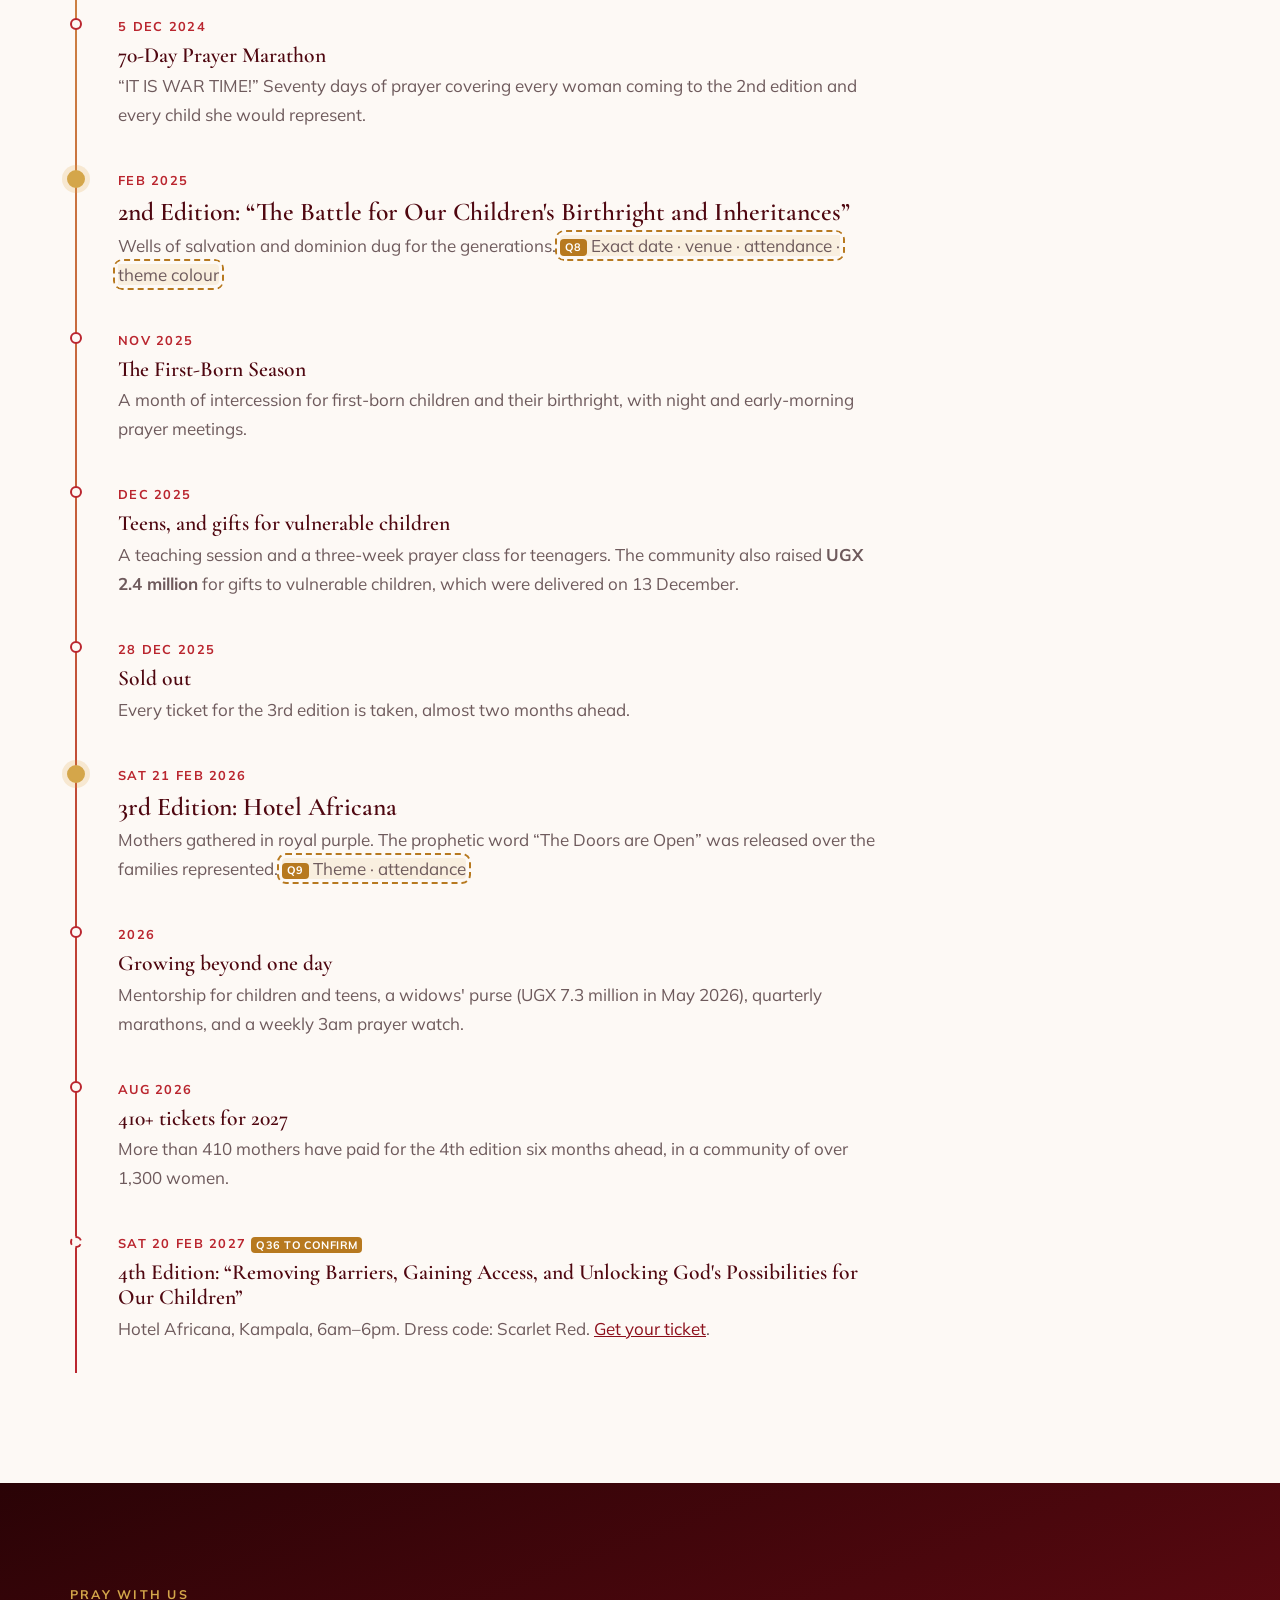
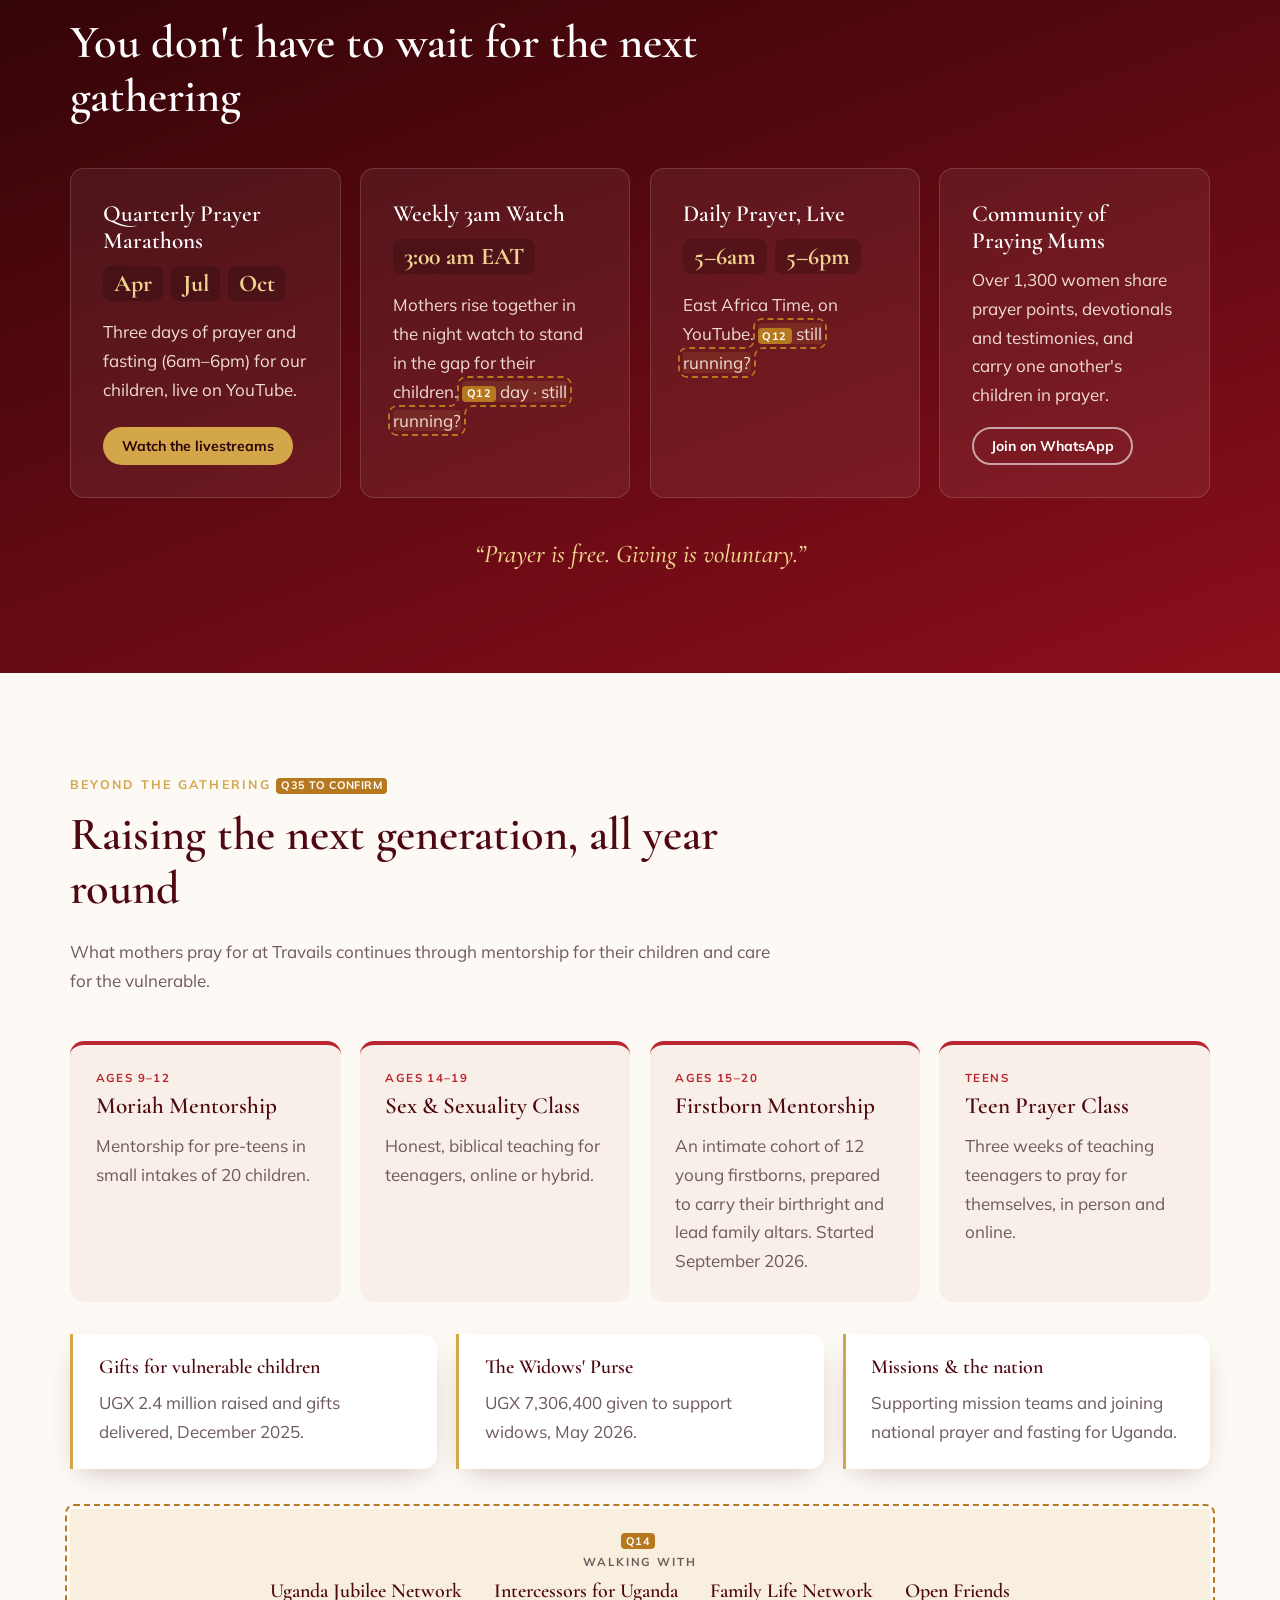
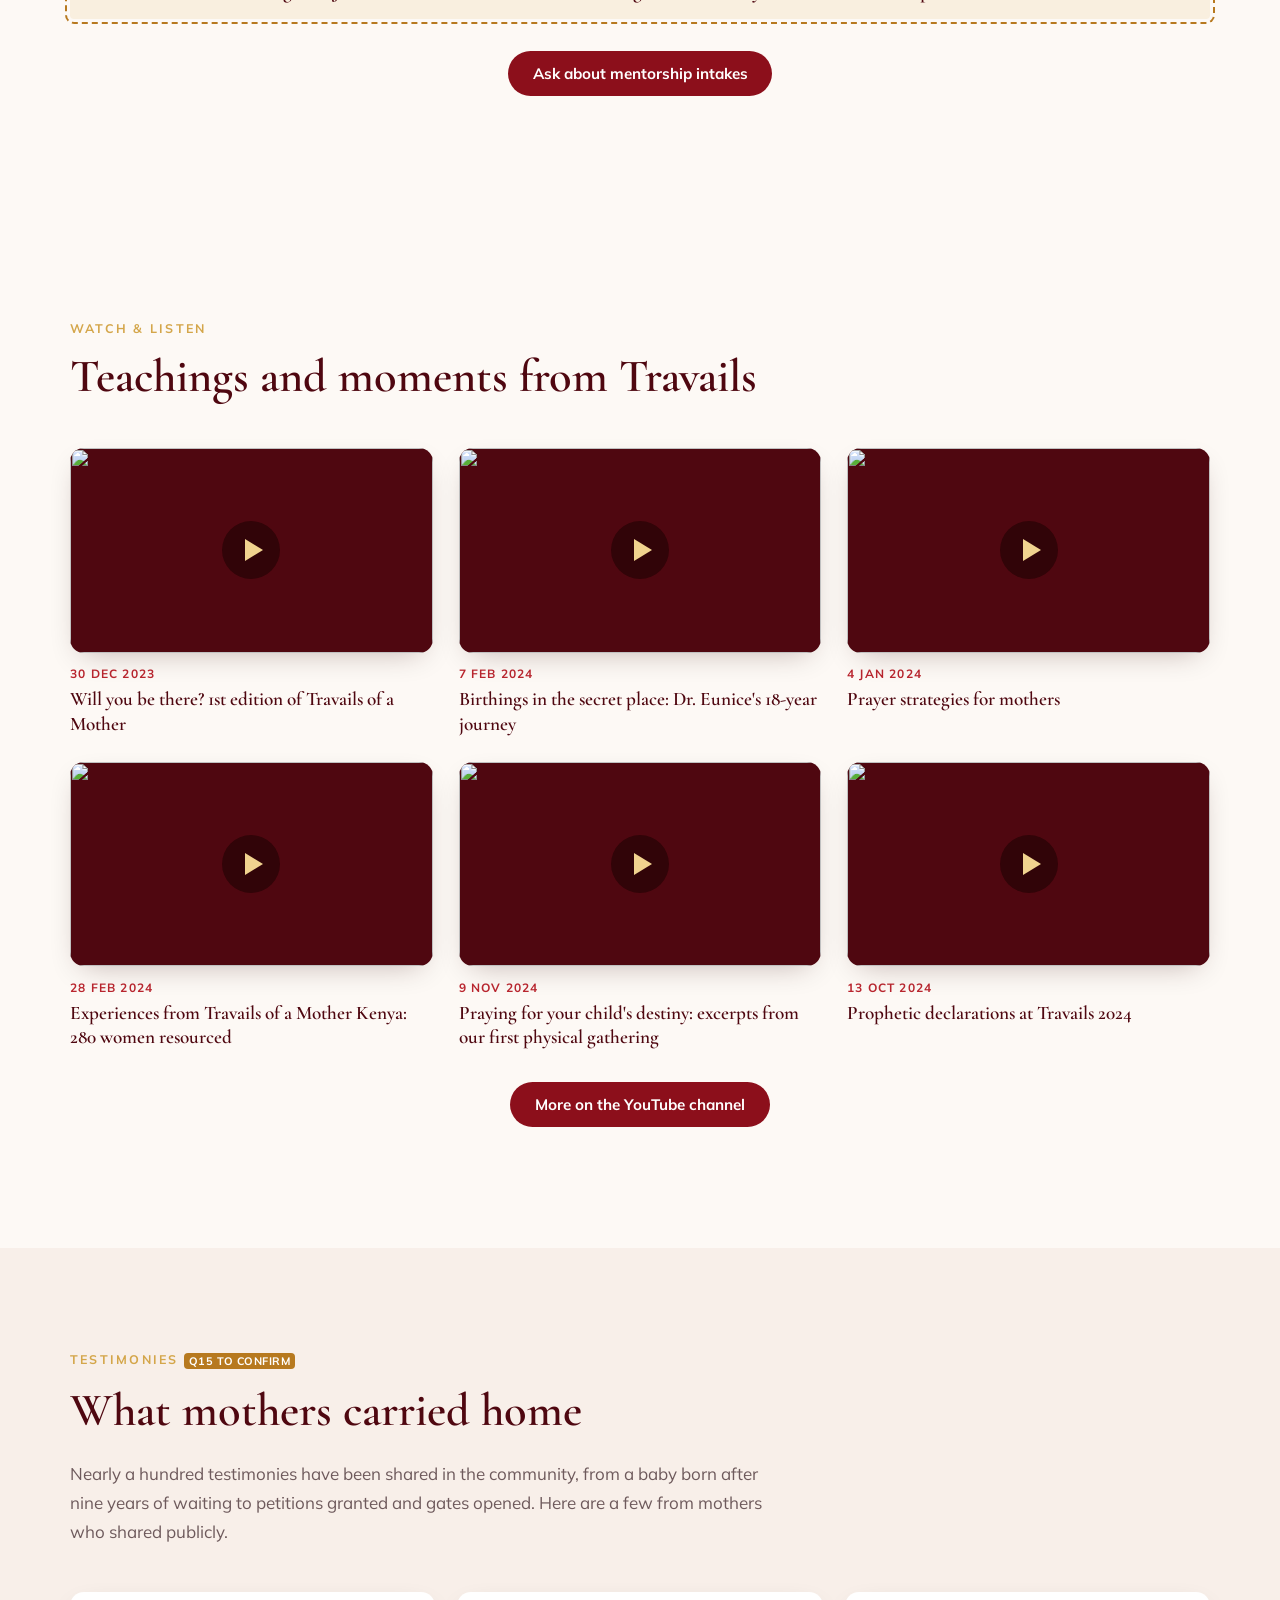
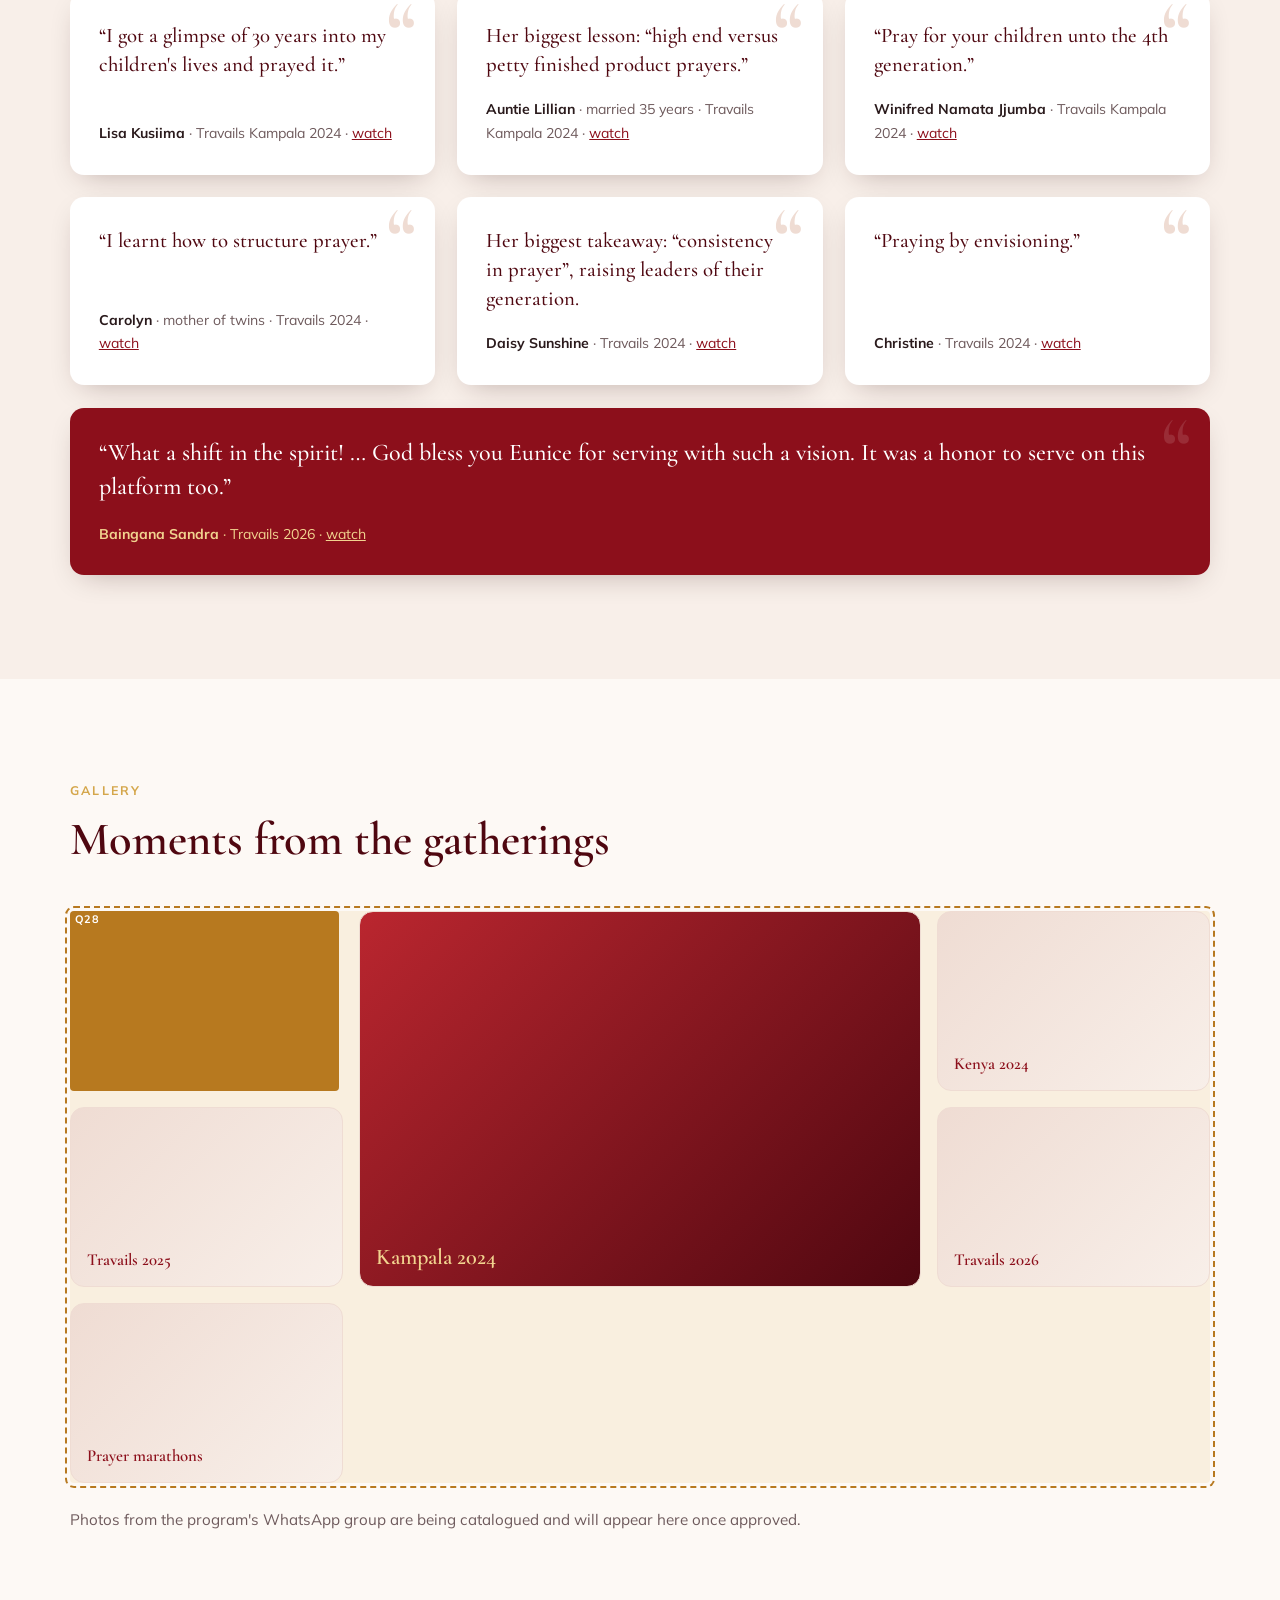
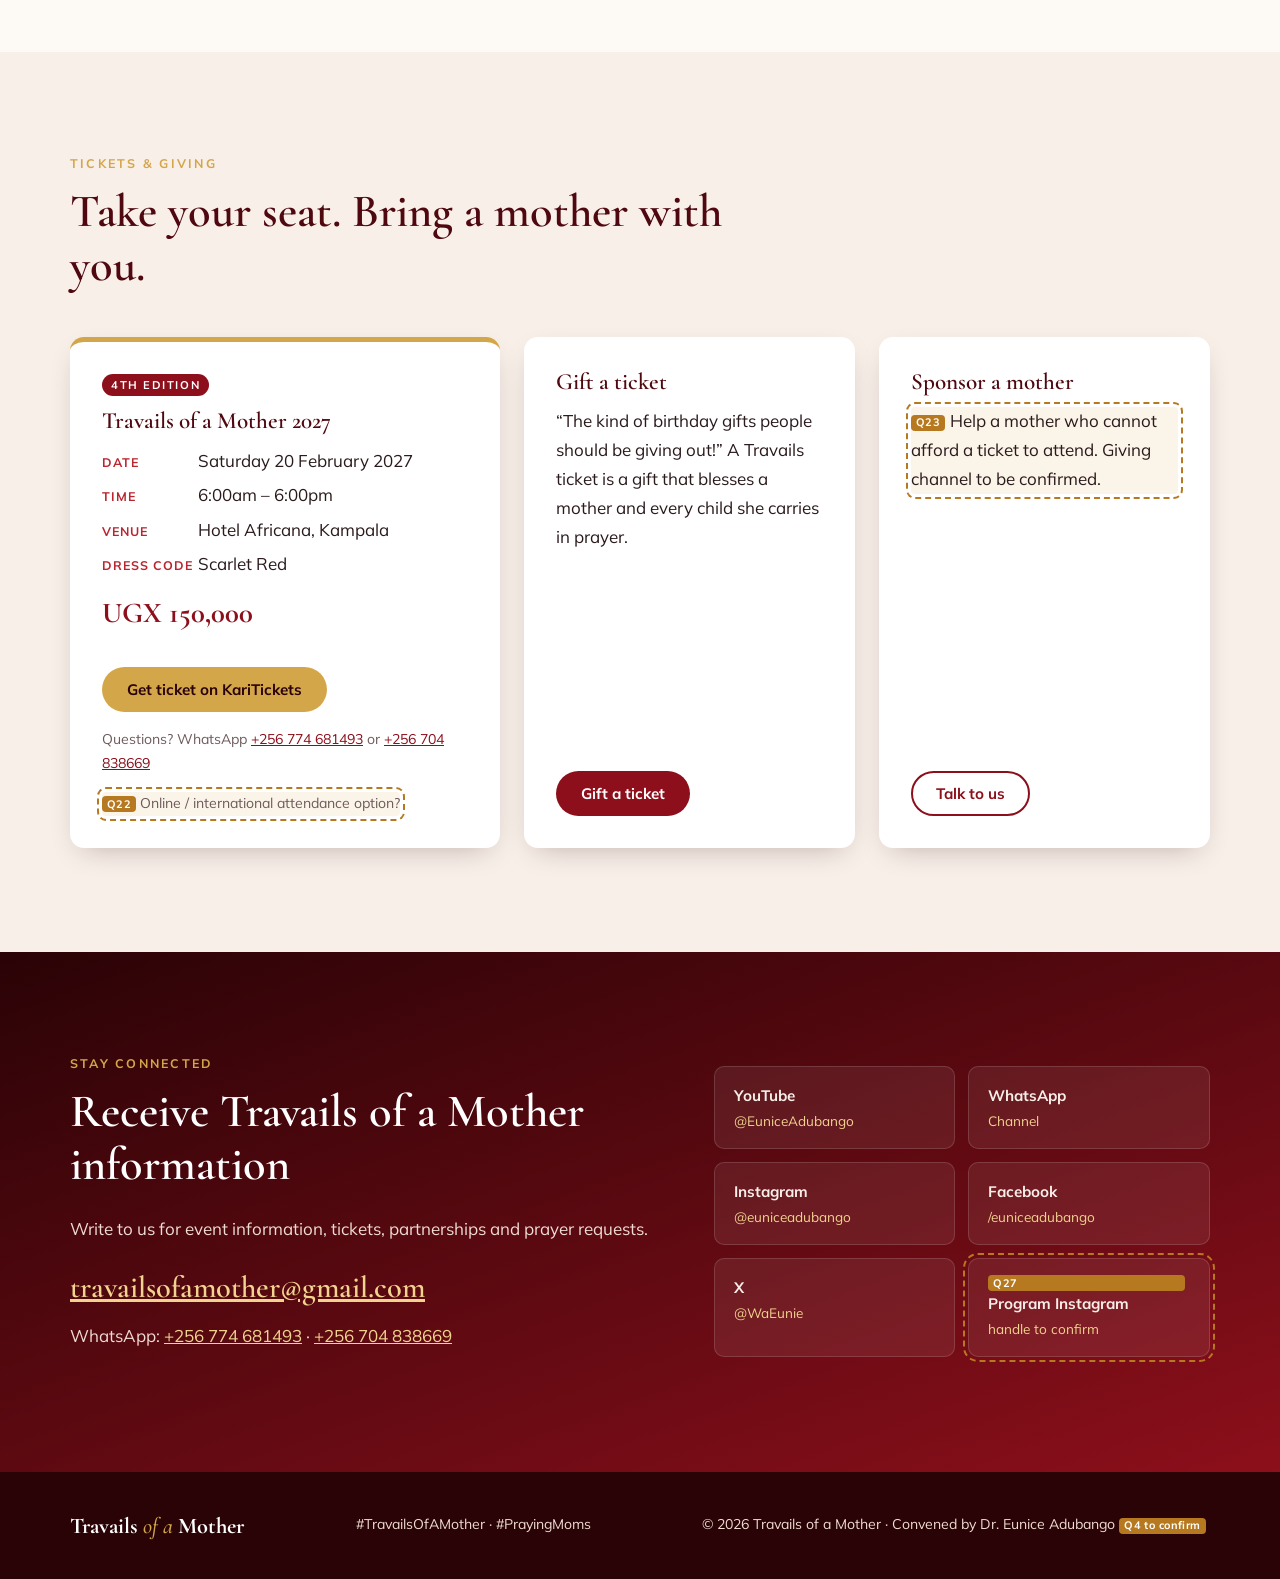
==== commit 4ab075e8: "Add details from the community chat history - Timeline: 2nd edition theme, 3rd edition (21 Feb 2026," ====
--- a/index.html
+++ b/index.html
@@ -35,6 +35,7 @@
         <a href="#dr-eunice">Dr. Eunice</a>
         <a href="#journey">Our Journey</a>
         <a href="#pray">Pray With Us</a>
+        <a href="#programs">Programs</a>
         <a href="#watch">Watch</a>
         <a href="#testimonies">Testimonies</a>
         <a href="#gallery">Gallery</a>
@@ -141,10 +142,10 @@
         </div>
 
         <dl class="stats">
-          <div><dt>1</dt><dd>global community of praying mothers, in person &amp; online</dd></div>
-          <div><dt>280</dt><dd>women resourced at a single 2024 gathering <span class="tbc tbc-inline" data-q="Q7"></span></dd></div>
-          <div><dt>3</dt><dd>annual gatherings: 2024, 2025, 2026</dd></div>
-          <div><dt>2×</dt><dd>daily prayer hours on YouTube</dd></div>
+          <div><dt>1,300+</dt><dd>women in the praying community <span class="tbc tbc-inline" data-q="Q38"></span></dd></div>
+          <div><dt>4th</dt><dd>edition of the annual gathering, Feb 2027</dd></div>
+          <div><dt>280</dt><dd>women resourced at the 2024 Kenya gathering</dd></div>
+          <div><dt>410+</dt><dd>2027 tickets paid by August 2026 <span class="tbc tbc-inline" data-q="Q38"></span></dd></div>
         </dl>
       </div>
     </section>
@@ -190,62 +191,66 @@
             <p>“Will you be there?” The first edition of Travails of a Mother is announced.</p>
           </li>
           <li class="tl-major">
-            <time><span class="tbc" data-q="Q6">Sat 17 Feb 2024</span></time>
-            <h3>Travails of a Mother: Kampala 2024</h3>
-            <p>The first physical gathering. Mothers glimpsed decades into their children's lives and prayed it. <span class="tbc" data-q="Q6">Venue · attendance</span></p>
+            <time><span class="tbc" data-q="Q6">Feb 2024</span></time>
+            <h3>1st Edition: Kampala</h3>
+            <p>The first physical gathering. Mothers glimpsed decades into their children's lives and prayed it. <span class="tbc" data-q="Q6">Exact date · venue (Naguru Skys?) · attendance</span></p>
           </li>
           <li class="tl-major">
             <time>24 Feb 2024</time>
-            <h3>Travails of a Mother: Kenya 2024</h3>
+            <h3>1st Edition: Kenya</h3>
             <p>Nairobi, online and in person: <strong>280 women resourced</strong>. “Words cannot express what the move of God in that room was like.” <span class="tbc" data-q="Q7">Venue</span></p>
           </li>
           <li>
-            <time>17–20 Apr 2024</time>
-            <h3>April Prayer Marathon</h3>
-            <p>Three days, two sessions a day, of scripture-based prayer for children, live on YouTube.</p>
-          </li>
-          <li>
-            <time>3–5 Jul 2024</time>
-            <h3>July Prayer Marathon</h3>
-            <p>Mothers return to the place of prayer mid-year.</p>
+            <time>Apr &amp; Jul 2024</time>
+            <h3>The first prayer marathons</h3>
+            <p>Three-day marathons of scripture-based prayer for children, live on YouTube. They became a quarterly rhythm.</p>
           </li>
           <li>
             <time>5 Dec 2024</time>
             <h3>70-Day Prayer Marathon</h3>
-            <p>“IT IS WAR TIME!” Seventy days of prayer covering every woman coming to Travails 2025 and every child she would represent.</p>
+            <p>“IT IS WAR TIME!” Seventy days of prayer covering every woman coming to the 2nd edition and every child she would represent.</p>
           </li>
           <li class="tl-major">
-            <time>8 Feb 2025</time>
-            <h3>Travails of a Mother 2025</h3>
-            <p>Wells of salvation and dominion dug for the generations. <span class="tbc" data-q="Q8">Venue · city · attendance</span></p>
-          </li>
-          <li>
-            <time>9–12 Apr 2025</time>
-            <h3>Maintaining the Wells</h3>
-            <p>Follow-up prayer sessions to keep the wells dug at Travails 2025 flowing.</p>
-          </li>
-          <li>
-            <time>28 Apr 2025</time>
-            <h3>Travails 2026 tickets open</h3>
-            <p>Early tickets released, ten months ahead.</p>
+            <time>Feb 2025</time>
+            <h3>2nd Edition: “The Battle for Our Children's Birthright and Inheritances”</h3>
+            <p>Wells of salvation and dominion dug for the generations. <span class="tbc" data-q="Q8">Exact date · venue · attendance · theme colour</span></p>
           </li>
           <li>
             <time>Nov 2025</time>
-            <h3>First-Born Intercession Month</h3>
-            <p>The community of praying mums gathers to intercede for first-born children.</p>
+            <h3>The First-Born Season</h3>
+            <p>A month of intercession for first-born children and their birthright, with night and early-morning prayer meetings.</p>
+          </li>
+          <li>
+            <time>Dec 2025</time>
+            <h3>Teens, and gifts for vulnerable children</h3>
+            <p>A teaching session and a three-week prayer class for teenagers. The community also raised <strong>UGX 2.4 million</strong> for gifts to vulnerable children, which were delivered on 13 December.</p>
+          </li>
+          <li>
+            <time>28 Dec 2025</time>
+            <h3>Sold out</h3>
+            <p>Every ticket for the 3rd edition is taken, almost two months ahead.</p>
           </li>
           <li class="tl-major">
-            <time><span class="tbc" data-q="Q9">Feb 2026</span></time>
-            <h3>Travails of a Mother 2026</h3>
-            <p>“What a shift in the spirit!” The third annual gathering. <span class="tbc" data-q="Q9">Date · venue · attendance</span></p>
+            <time>Sat 21 Feb 2026</time>
+            <h3>3rd Edition: Hotel Africana</h3>
+            <p>Mothers gathered in royal purple. The prophetic word “The Doors are Open” was released over the families represented. <span class="tbc" data-q="Q9">Theme · attendance</span></p>
+          </li>
+          <li>
+            <time>2026</time>
+            <h3>Growing beyond one day</h3>
+            <p>Mentorship for children and teens, a widows' purse (UGX 7.3 million in May 2026), quarterly marathons, and a weekly 3am prayer watch.</p>
+          </li>
+          <li>
+            <time>Aug 2026</time>
+            <h3>410+ tickets for 2027</h3>
+            <p>More than 410 mothers have paid for the 4th edition six months ahead, in a community of over 1,300 women.</p>
           </li>
           <li class="tl-next">
-            <time>Sat 20 Feb 2027</time>
-            <h3>Travails of a Mother 2027: 4th Edition</h3>
-            <p>“Removing Barriers, Gaining Access, and Unlocking God's Possibilities for Our Children.” Hotel Africana, Kampala, 6am–6pm. Dress code: Scarlet Red. <a href="https://karitickets.com/event/Travails_Of_A_Mother_4TH_EDITION" target="_blank" rel="noopener">Get your ticket</a>.</p>
+            <time>Sat 20 Feb 2027 <span class="tbc tbc-inline" data-q="Q36"></span></time>
+            <h3>4th Edition: “Removing Barriers, Gaining Access, and Unlocking God's Possibilities for Our Children”</h3>
+            <p>Hotel Africana, Kampala, 6am–6pm. Dress code: Scarlet Red. <a href="https://karitickets.com/event/Travails_Of_A_Mother_4TH_EDITION" target="_blank" rel="noopener">Get your ticket</a>.</p>
           </li>
         </ol>
-        <p class="note tbc" data-q="Q10">Was there also a separate “Travails 2024” gathering in October 2024? To confirm.</p>
       </div>
     </section>
 
@@ -258,22 +263,85 @@
         </header>
         <div class="pray-grid">
           <article class="pray-card">
+            <h3>Quarterly Prayer Marathons</h3>
+            <p class="pray-times"><span>Apr</span><span>Jul</span><span>Oct</span></p>
+            <p>Three days of prayer and fasting (6am–6pm) for our children, live on YouTube.</p>
+            <a class="btn btn-gold btn-sm" href="https://www.youtube.com/@EuniceAdubango/streams" target="_blank" rel="noopener">Watch the livestreams</a>
+          </article>
+          <article class="pray-card">
+            <h3>Weekly 3am Watch</h3>
+            <p class="pray-times"><span>3:00 am EAT</span></p>
+            <p>Mothers rise together in the night watch to stand in the gap for their children. <span class="tbc" data-q="Q12">day · still running?</span></p>
+          </article>
+          <article class="pray-card">
             <h3>Daily Prayer, Live</h3>
-            <p class="pray-times"><span>5:00–6:00 am</span><span>5:00–6:00 pm</span></p>
-            <p>East Africa Time, live on YouTube. <span class="tbc" data-q="Q12">still running?</span></p>
-            <a class="btn btn-gold btn-sm" href="https://www.youtube.com/@EuniceAdubango/streams" target="_blank" rel="noopener">Join the livestream</a>
-          </article>
-          <article class="pray-card">
-            <h3>Prayer Marathons</h3>
-            <p>Seasonal three-day marathons (April, July) and the 70-day marathon leading up to each gathering. Two sessions a day, built on scripture-based prayer points for your children.</p>
-            <a class="btn btn-ghost-light btn-sm" href="#journey">See past marathons</a>
+            <p class="pray-times"><span>5–6am</span><span>5–6pm</span></p>
+            <p>East Africa Time, on YouTube. <span class="tbc" data-q="Q12">still running?</span></p>
           </article>
           <article class="pray-card">
             <h3>Community of Praying Mums</h3>
-            <p>Join the WhatsApp channel for prayer points, devotionals, book reviews and announcements.</p>
+            <p>Over 1,300 women share prayer points, devotionals and testimonies, and carry one another's children in prayer.</p>
             <a class="btn btn-ghost-light btn-sm" href="https://whatsapp.com/channel/0029VaDvAwiKbYMNFTZsGr1M" target="_blank" rel="noopener">Join on WhatsApp</a>
           </article>
         </div>
+        <p class="pray-motto">“Prayer is free. Giving is voluntary.”</p>
+      </div>
+    </section>
+
+    <!-- PROGRAMS -->
+    <section id="programs" class="section">
+      <div class="wrap">
+        <header class="section-head">
+          <p class="eyebrow">Beyond the gathering <span class="tbc tbc-inline" data-q="Q35"></span></p>
+          <h2>Raising the next generation, all year round</h2>
+          <p>What mothers pray for at Travails continues through mentorship for their children and care for the vulnerable.</p>
+        </header>
+        <div class="program-grid">
+          <article class="program-card">
+            <p class="program-age">Ages 9–12</p>
+            <h3>Moriah Mentorship</h3>
+            <p>Mentorship for pre-teens in small intakes of 20 children.</p>
+          </article>
+          <article class="program-card">
+            <p class="program-age">Ages 14–19</p>
+            <h3>Sex &amp; Sexuality Class</h3>
+            <p>Honest, biblical teaching for teenagers, online or hybrid.</p>
+          </article>
+          <article class="program-card">
+            <p class="program-age">Ages 15–20</p>
+            <h3>Firstborn Mentorship</h3>
+            <p>An intimate cohort of 12 young firstborns, prepared to carry their birthright and lead family altars. Started September 2026.</p>
+          </article>
+          <article class="program-card">
+            <p class="program-age">Teens</p>
+            <h3>Teen Prayer Class</h3>
+            <p>Three weeks of teaching teenagers to pray for themselves, in person and online.</p>
+          </article>
+        </div>
+        <div class="outreach">
+          <article>
+            <h3>Gifts for vulnerable children</h3>
+            <p>UGX 2.4 million raised and gifts delivered, December 2025.</p>
+          </article>
+          <article>
+            <h3>The Widows' Purse</h3>
+            <p>UGX 7,306,400 given to support widows, May 2026.</p>
+          </article>
+          <article>
+            <h3>Missions &amp; the nation</h3>
+            <p>Supporting mission teams and joining national prayer and fasting for Uganda.</p>
+          </article>
+        </div>
+        <div class="partners tbc" data-q="Q14">
+          <p class="partners-label">Walking with</p>
+          <ul>
+            <li>Uganda Jubilee Network</li>
+            <li>Intercessors for Uganda</li>
+            <li>Family Life Network</li>
+            <li>Open Friends</li>
+          </ul>
+        </div>
+        <p class="center"><a class="btn btn-theme" href="mailto:travailsofamother@gmail.com?subject=Mentorship%20enquiry">Ask about mentorship intakes</a></p>
       </div>
     </section>
 
@@ -326,6 +394,7 @@
         <header class="section-head">
           <p class="eyebrow">Testimonies <span class="tbc tbc-inline" data-q="Q15"></span></p>
           <h2>What mothers carried home</h2>
+          <p>Nearly a hundred testimonies have been shared in the community, from a baby born after nine years of waiting to petitions granted and gates opened. Here are a few from mothers who shared publicly.</p>
         </header>
         <div class="testimony-grid">
           <figure class="testimony">
--- a/assets/styles.css
+++ b/assets/styles.css
@@ -241,13 +241,29 @@
 .timeline p { margin: 0; color: var(--muted); }
 
 /* Pray */
-.pray-grid { display: grid; grid-template-columns: repeat(3, 1fr); gap: 1.5rem; }
+.pray-grid { display: grid; grid-template-columns: repeat(4, 1fr); gap: 1.2rem; }
+.pray-motto { text-align: center; font: italic 500 1.6rem var(--serif); color: var(--gold-300); margin: 2.5rem 0 0; }
 .pray-card { background: rgba(255,255,255,.06); border: 1px solid rgba(255,255,255,.14); border-radius: var(--radius); padding: 2rem; display: flex; flex-direction: column; align-items: flex-start; }
 .pray-card h3 { color: #fff; }
 .pray-card p { color: var(--cream-200); }
 .pray-card .btn { margin-top: auto; }
 .pray-times { display: flex; flex-wrap: wrap; gap: .5rem; }
 .pray-times span { font: 700 1.5rem var(--serif); color: var(--gold-300); background: rgba(0,0,0,.18); border-radius: 8px; padding: .2rem .7rem; }
+
+/* Programs */
+.program-grid { display: grid; grid-template-columns: repeat(4, 1fr); gap: 1.2rem; }
+.program-card { background: var(--cream-100); border-radius: var(--radius); padding: 1.6rem; border-top: 4px solid var(--theme-500); }
+.program-card p { margin: 0; color: var(--muted); }
+.program-card .program-age { font: 700 .72rem var(--sans); letter-spacing: .12em; text-transform: uppercase; color: var(--theme-500); margin-bottom: .5rem; }
+.outreach { display: grid; grid-template-columns: repeat(3, 1fr); gap: 1.2rem; margin-top: 2rem; }
+.outreach article { padding: 1.4rem 1.6rem; border-left: 3px solid var(--gold-500); background: #fff; border-radius: 0 var(--radius) var(--radius) 0; box-shadow: var(--shadow); }
+.outreach h3 { font-size: 1.25rem; }
+.outreach p { margin: 0; color: var(--muted); }
+.partners { margin-top: 2.5rem; text-align: center; padding: 1rem; }
+.partners-label { font: 700 .72rem var(--sans); letter-spacing: .16em; text-transform: uppercase; color: var(--muted); margin-bottom: .6rem; }
+.partners ul { list-style: none; padding: 0; margin: 0; display: flex; flex-wrap: wrap; justify-content: center; gap: .6rem 2rem; }
+.partners li { font: 600 1.25rem var(--serif); color: var(--theme-800); }
+.section-head > p:not(.eyebrow) { color: var(--muted); }
 
 /* Video */
 .video-grid { display: grid; grid-template-columns: repeat(3, 1fr); gap: 1.6rem; }
@@ -327,7 +343,8 @@
   .hero-inner, .about-grid, .eunice-grid, .contact-grid { grid-template-columns: 1fr; }
   .hero-flyer { max-width: 460px; margin: 0 auto; width: 100%; }
   .theme-verses { grid-template-columns: 1fr; }
-  .pillars, .pray-grid, .ticket-grid { grid-template-columns: 1fr; }
+  .pillars, .ticket-grid, .outreach { grid-template-columns: 1fr; }
+  .pray-grid, .program-grid { grid-template-columns: 1fr 1fr; }
   .video-grid, .testimony-grid { grid-template-columns: 1fr 1fr; }
   .testimony-wide { grid-column: span 2; }
   .stats { grid-template-columns: 1fr 1fr; }
@@ -335,7 +352,7 @@
 }
 @media (max-width: 600px) {
   body { font-size: 16px; }
-  .video-grid, .testimony-grid, .socials { grid-template-columns: 1fr; }
+  .video-grid, .testimony-grid, .socials, .pray-grid, .program-grid { grid-template-columns: 1fr; }
   .testimony-wide { grid-column: auto; }
   .gallery { grid-template-columns: 1fr 1fr; grid-auto-rows: 130px; }
   .creds li { flex-direction: column; gap: 0; }
